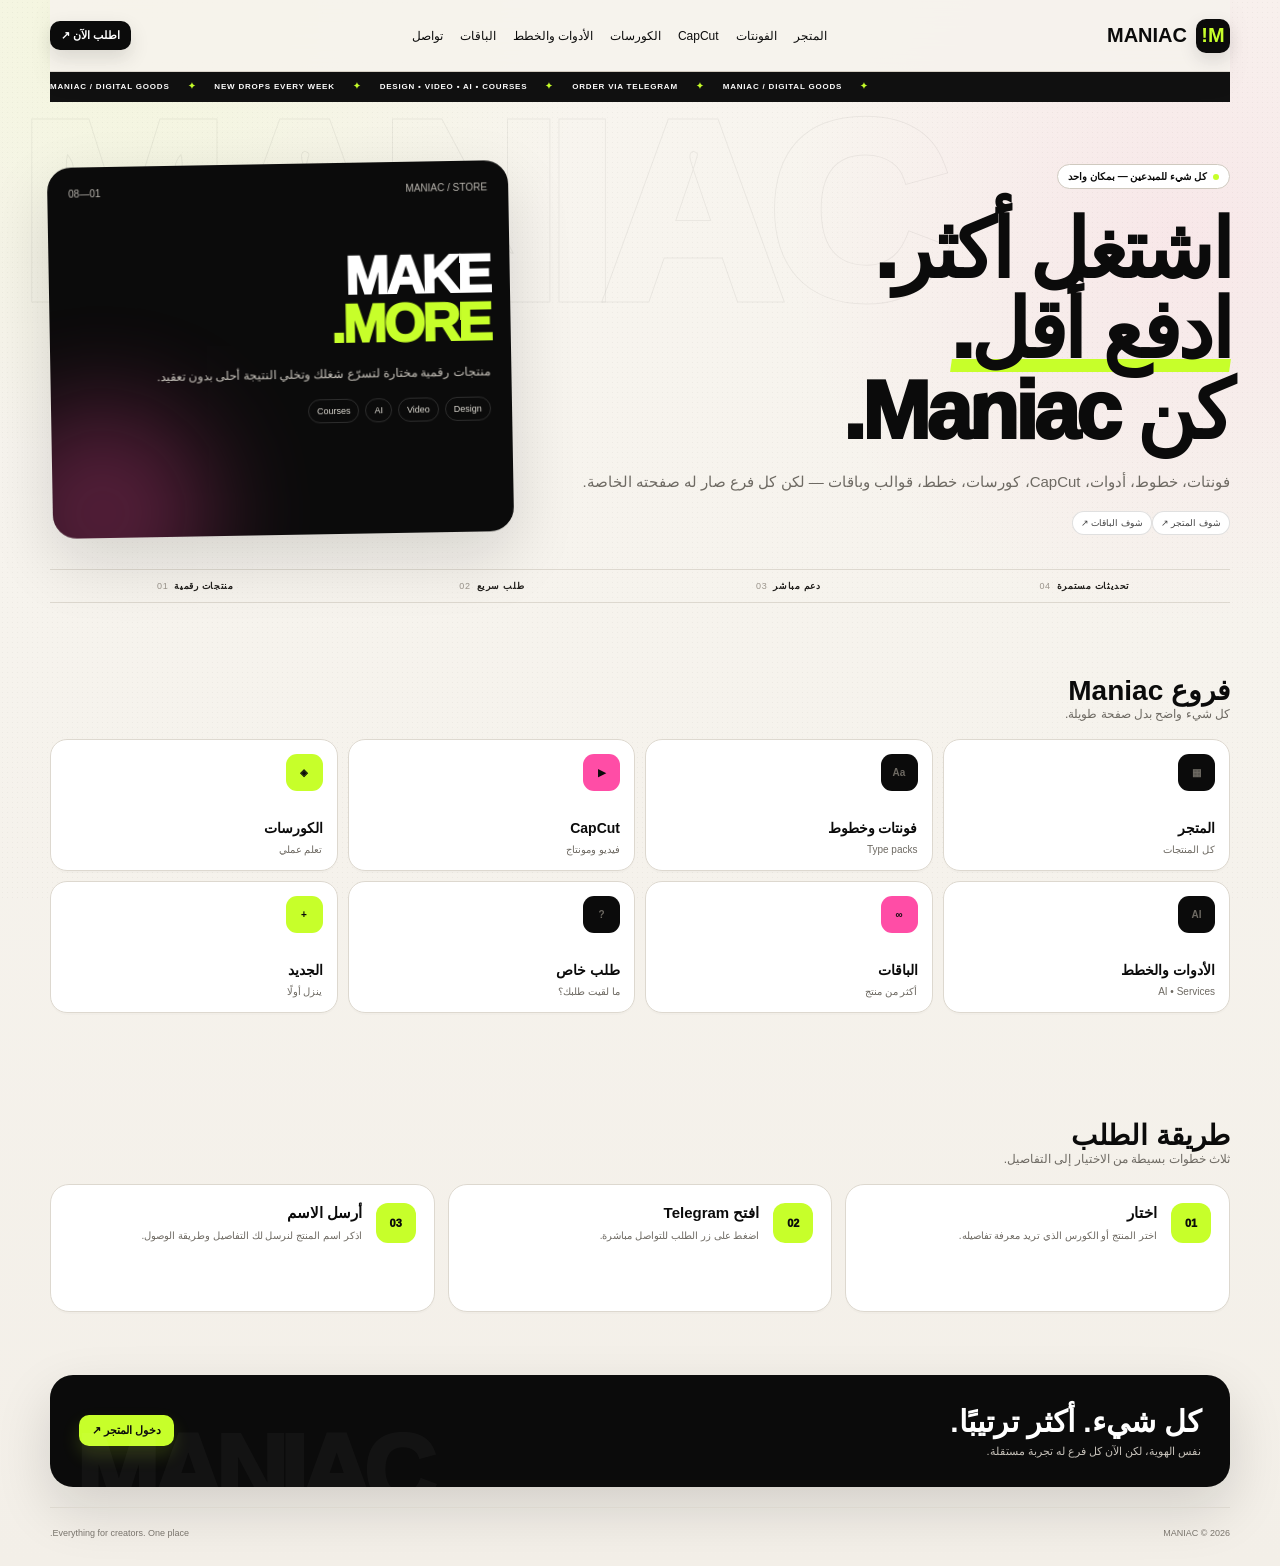
==== index.html @ 9a3b34ea "Fix MANIAC manifest and favicon links" ====
<!doctype html><html lang="ar" dir="rtl"><head><meta charset="utf-8"><meta name="viewport" content="width=device-width,initial-scale=1"><title>MANIAC</title><meta name="description" content="MANIAC — متجر ومنصة للمنتجات الرقمية للمبدعين: فونتات، CapCut، كورسات، أدوات وباقات في مكان واحد."><meta name="theme-color" content="#0b0b0b"><meta name="application-name" content="MANIAC"><meta name="apple-mobile-web-app-title" content="MANIAC"><meta property="og:site_name" content="MANIAC"><meta property="og:type" content="website"><meta property="og:title" content="MANIAC"><meta property="og:description" content="MANIAC — متجر ومنصة للمنتجات الرقمية للمبدعين: فونتات، CapCut، كورسات، أدوات وباقات في مكان واحد."><meta name="twitter:card" content="summary"><link rel="icon" href="/favicon.ico" sizes="any"><link rel="icon" href="/favicon.svg" type="image/svg+xml"><link rel="manifest" href="/manifest.json"><link rel="stylesheet" href="style.css?v=20260921f"></head><body><a class="skipLink" href="#main-content">تخطى إلى المحتوى</a><div class="wrap"><header><nav aria-label="التنقل الرئيسي"><a class="logo" href="index.html" aria-current="page"><span class="logoMark" lang="en">M!</span><span lang="en">MANIAC</span></a><div class="nav"><a href="shop.html">المتجر</a><a href="fonts.html">الفونتات</a><a href="capcut.html">CapCut</a><a href="courses.html">الكورسات</a><a href="tools.html">الأدوات والخطط</a><a href="bundles.html">الباقات</a><a href="contact.html">تواصل</a></div><a class="navBtn" href="https://t.me/aabrahamdrbaa" target="_blank" rel="noopener noreferrer">اطلب الآن ↗</a></nav></header><div class="ticker"><div class="tickerTrack" dir="ltr"><span>MANIAC / DIGITAL GOODS</span><i>✦</i><span>NEW DROPS EVERY WEEK</span><i>✦</i><span>DESIGN • VIDEO • AI • COURSES</span><i>✦</i><span>ORDER VIA TELEGRAM</span><i>✦</i><span>MANIAC / DIGITAL GOODS</span><i>✦</i></div></div><main id="main-content"><section class="hero"><div><span class="kicker"><i></i> كل شيء للمبدعين — بمكان واحد</span><h1>اشتغل أكثر.<br><span class="accent">ادفع أقل.</span><br>كن <bdi dir="ltr" lang="en">Maniac</bdi>.</h1><p class="lead">فونتات، خطوط، أدوات، <bdi dir="ltr">CapCut</bdi>، كورسات، خطط، قوالب وباقات — لكن كل فرع صار له صفحته الخاصة.</p><div class="tagRow"><a class="tag" href="shop.html">شوف المتجر ↗</a><a class="tag" href="bundles.html">شوف الباقات ↗</a></div></div><div class="heroSide"><div class="mini"><span>MANIAC / STORE</span><span>01—08</span></div><div class="bigWord">MAKE<br><span>MORE.</span></div><div class="sideText">منتجات رقمية مختارة لتسرّع شغلك وتخلي النتيجة أحلى بدون تعقيد.</div><div class="pillRow"><span class="pill">Design</span><span class="pill">Video</span><span class="pill">AI</span><span class="pill">Courses</span></div></div></section><div class="featureLine" dir="ltr"><div class="featureItem"><span>01</span><b dir="rtl">منتجات رقمية</b></div><div class="featureItem"><span>02</span><b dir="rtl">طلب سريع</b></div><div class="featureItem"><span>03</span><b dir="rtl">دعم مباشر</b></div><div class="featureItem"><span>04</span><b dir="rtl">تحديثات مستمرة</b></div></div><section class="section"><div class="head"><div><h2>فروع Maniac</h2><p>كل شيء واضح بدل صفحة طويلة.</p></div></div><div class="grid"><a class="cat" href="shop.html"><span class="icon">▦</span><div><h3>المتجر</h3><span>كل المنتجات</span></div></a><a class="cat" href="fonts.html"><span class="icon">Aa</span><div><h3>فونتات وخطوط</h3><span>Type packs</span></div></a><a class="cat" href="capcut.html"><span class="icon">▶</span><div><h3>CapCut</h3><span>فيديو ومونتاج</span></div></a><a class="cat" href="courses.html"><span class="icon">◈</span><div><h3>الكورسات</h3><span>تعلم عملي</span></div></a><a class="cat" href="tools.html"><span class="icon">AI</span><div><h3>الأدوات والخطط</h3><span>AI • Services</span></div></a><a class="cat" href="bundles.html"><span class="icon">∞</span><div><h3>الباقات</h3><span>أكثر من منتج</span></div></a><a class="cat" href="contact.html"><span class="icon">?</span><div><h3>طلب خاص</h3><span>ما لقيت طلبك؟</span></div></a><a class="cat" href="shop.html"><span class="icon">+</span><div><h3>الجديد</h3><span>ينزل أولًا</span></div></a></div></section><section class="section sectionSteps"><div class="head"><div><h2>طريقة الطلب</h2><p>ثلاث خطوات بسيطة من الاختيار إلى التفاصيل.</p></div></div><div class="steps"><article class="step"><span class="stepNo">01</span><div><h3>اختار</h3><p>اختر المنتج أو الكورس الذي تريد معرفة تفاصيله.</p></div></article><article class="step"><span class="stepNo">02</span><div><h3>افتح Telegram</h3><p>اضغط على زر الطلب للتواصل مباشرة.</p></div></article><article class="step"><span class="stepNo">03</span><div><h3>أرسل الاسم</h3><p>اذكر اسم المنتج لنرسل لك التفاصيل وطريقة الوصول.</p></div></article></div></section><section class="banner"><div><h2>كل شيء. أكثر ترتيبًا.</h2><p>نفس الهوية، لكن الآن كل فرع له تجربة مستقلة.</p></div><a class="bannerBtn" href="shop.html">دخول المتجر ↗</a></section></main><footer><span>MANIAC © 2026</span><span>Everything for creators. One place.</span></footer></div><div class="mobileBar"><a href="shop.html">المتجر</a><a href="bundles.html">الباقات</a><a class="mobileOrder" href="https://t.me/aabrahamdrbaa" target="_blank" rel="noopener noreferrer">Telegram ↗</a></div></body></html>
---- style.css ----
:root{--ink:#0b0b0b;--paper:#f6f3ed;--muted:#6e6a63;--line:#ddd8cf;--lime:#c7ff2a;--pink:#ff4da6}*{box-sizing:border-box}body{margin:0;background:var(--paper);color:var(--ink);font-family:Inter,Arial,sans-serif;font-size:15px}a{text-decoration:none;color:inherit}.wrap{width:min(1180px,calc(100% - 34px));margin:auto}nav{height:72px;display:flex;align-items:center;justify-content:space-between;border-bottom:1px solid var(--line);gap:14px}.logo{display:flex;gap:9px;align-items:center;font-weight:900;font-size:20px;white-space:nowrap}.logoMark{width:34px;height:34px;border-radius:10px;background:#0b0b0b;color:var(--lime);display:grid;place-items:center}.nav{display:flex;gap:17px;font-size:12px;overflow:auto;white-space:nowrap;max-width:58vw}.nav a.active,.nav a:hover{font-weight:800}.navBtn,.buy{background:#0b0b0b;color:#fff;border-radius:10px;font-weight:800}.navBtn{padding:8px 11px;font-size:11px}.hero{padding:62px 0 34px;display:grid;grid-template-columns:1.2fr .8fr;gap:28px}.kicker{display:inline-flex;gap:6px;align-items:center;background:#fff;border:1px solid #cfc9bf;border-radius:99px;padding:6px 10px;font-size:10px;font-weight:800}.kicker i{width:6px;height:6px;border-radius:50%;background:var(--lime)}h1{font-size:clamp(44px,6.7vw,82px);line-height:.98;letter-spacing:-3.7px;margin:21px 0 17px;font-weight:950}.accent{position:relative;z-index:1}.accent:after{content:"";position:absolute;left:0;right:0;bottom:3px;height:13px;background:var(--lime);z-index:-1;transform:skewX(-8deg)}.lead,.pageHead p{font-size:15px;line-height:1.85;color:var(--muted);max-width:650px}.heroSide{background:#0b0b0b;color:#fff;border-radius:24px;padding:21px;min-height:305px;position:relative;overflow:hidden}.heroSide:before{content:"";position:absolute;width:220px;height:220px;border-radius:50%;background:var(--pink);filter:blur(52px);opacity:.3;left:-60px;bottom:-85px}.mini,.bigWord,.sideText,.pillRow{position:relative;z-index:2}.mini{display:flex;justify-content:space-between;color:#bbb7b0;font-size:10px}.bigWord{font-size:53px;font-weight:950;line-height:.9;letter-spacing:-3px;margin-top:58px}.bigWord span{color:var(--lime)}.sideText{font-size:12px;color:#c9c5bd;line-height:1.6;margin-top:17px}.pillRow{display:flex;gap:6px;flex-wrap:wrap;margin-top:14px}.pill,.tag{border-radius:99px;padding:6px 8px;font-size:9px}.pill{border:1px solid rgba(255,255,255,.14);color:#dedbd3}.tag{display:inline-block;background:#fff;border:1px solid rgba(0,0,0,.12);color:#444}.section{padding:53px 0}.head{display:flex;justify-content:space-between;align-items:end;margin-bottom:18px}.head h2{font-size:28px;margin:0}.head p{font-size:12px;color:var(--muted);margin:0}.pageHead{padding:46px 0 12px}.eyebrow{font-size:10px;color:var(--muted);font-weight:800;letter-spacing:.08em}.pageHead h1{font-size:54px;margin:8px 0 10px}.grid{display:grid;grid-template-columns:repeat(4,1fr);gap:10px}.cat{background:#fff;border:1px solid var(--line);border-radius:17px;padding:14px;min-height:132px;display:flex;flex-direction:column;justify-content:space-between}.icon{width:37px;height:37px;border-radius:11px;background:#0b0b0b;color:var(--lime);display:grid;place-items:center;font-weight:900;font-size:11px}.cat h3{font-size:14px;margin:11px 0 3px}.cat span{font-size:10px;color:var(--muted)}.products{display:grid;grid-template-columns:repeat(3,1fr);gap:13px}.card{background:#fff;border:1px solid var(--line);border-radius:20px;padding:13px}.visual{height:178px;border-radius:15px;position:relative;overflow:hidden;margin-bottom:13px}.black{background:linear-gradient(135deg,#101010,#292929)}.lime{background:linear-gradient(135deg,#d8ff62,#b8ff00)}.pink{background:linear-gradient(135deg,#ffd2e8,#ff91c3)}.sticker{position:absolute;top:10px;right:10px;background:#fff;border-radius:99px;padding:5px 8px;font-size:8px;font-weight:900}.art{position:absolute;left:17px;bottom:13px;font-size:43px;font-weight:950;line-height:.8;letter-spacing:-3px}.black .art{color:#fff}.lime .art,.pink .art{color:#0b0b0b}.row{display:flex;justify-content:space-between;gap:8px}.card h3{font-size:16px;margin:0 0 4px}.card p{font-size:10px;line-height:1.7;color:var(--muted);margin:0}.price{font-size:16px;font-weight:950;white-space:nowrap}.buy{display:block;text-align:center;padding:9px;margin-top:13px;font-size:11px}.note{font-size:8px;line-height:1.5;color:#8a867e;margin-top:9px}.split{display:grid;grid-template-columns:1fr 1fr;gap:13px}.panel{background:#fff;border:1px solid var(--line);border-radius:19px;padding:19px}.dark{background:#0b0b0b!important;color:#fff;border-color:#0b0b0b!important}.panel p{font-size:11px;line-height:1.8;color:var(--muted);margin:0}.dark p{color:#c6c1b9}.banner{background:#0b0b0b;color:#fff;border-radius:23px;padding:29px;display:flex;justify-content:space-between;align-items:center;gap:18px;margin:10px 0 20px}.banner h2{font-size:30px;margin:0 0 6px}.banner p{font-size:11px;color:#c6c1b9;margin:0}.bannerBtn{background:var(--lime);color:#0b0b0b;padding:9px 13px;border-radius:10px;font-size:11px;font-weight:900;white-space:nowrap}footer{border-top:1px solid var(--line);padding:20px 0 28px;display:flex;justify-content:space-between;color:#78736b;font-size:9px}@media(max-width:900px){.hero{grid-template-columns:1fr}.products{grid-template-columns:1fr 1fr}.grid{grid-template-columns:1fr 1fr}}@media(max-width:620px){.wrap{width:calc(100% - 20px)}nav{height:63px}.logo{font-size:18px}.logoMark{width:31px;height:31px}.nav{gap:12px;font-size:9px;max-width:47vw}.navBtn{font-size:10px;padding:7px 9px}.hero{padding:42px 0 20px}h1{font-size:clamp(39px,12.7vw,56px);letter-spacing:-2.5px}.lead{font-size:13px}.heroSide{min-height:230px;padding:17px;border-radius:19px}.bigWord{font-size:43px;margin-top:42px}.sideText{font-size:10px}.pill{font-size:8px}.section{padding:41px 0}.head{display:block}.head h2{font-size:24px;margin-bottom:5px}.pageHead{padding:35px 0 12px}.pageHead h1{font-size:39px;letter-spacing:-2px}.grid{gap:8px}.cat{padding:11px;min-height:112px;border-radius:14px}.icon{width:31px;height:31px}.cat h3{font-size:12px}.cat span{font-size:9px}.products{grid-template-columns:1fr}.visual{height:155px}.art{font-size:38px}.card h3{font-size:14px}.buy{font-size:10px;padding:8px}.split{grid-template-columns:1fr}.banner{display:block;padding:23px;border-radius:19px}.banner h2{font-size:24px}.bannerBtn{display:inline-block;margin-top:13px}footer{display:block}footer span{display:block;margin-top:5px}}
body{position:relative;background:radial-gradient(circle at 10% 0%,rgba(199,255,42,.09),transparent 24%),radial-gradient(circle at 92% 15%,rgba(255,77,166,.08),transparent 22%),linear-gradient(180deg,#f8f5ef 0%,var(--paper) 42%,#f3efe8 100%)}
body:before{content:"";position:fixed;inset:0;pointer-events:none;z-index:0;opacity:.3;background-image:radial-gradient(rgba(11,11,11,.12) .55px,transparent .55px);background-size:5px 5px;mix-blend-mode:multiply}
.wrap,nav,main,footer{position:relative;z-index:1}
nav{position:sticky;top:0;z-index:50;background:rgba(246,243,237,.86);backdrop-filter:blur(18px);-webkit-backdrop-filter:blur(18px);box-shadow:0 10px 28px rgba(11,11,11,.04)}
nav:after{content:"";position:absolute;left:0;right:0;bottom:-1px;height:1px;background:linear-gradient(90deg,transparent,#cfc8bc,transparent)}
.logoMark{box-shadow:0 7px 18px rgba(11,11,11,.12);transition:.25s}.logo:hover .logoMark{transform:rotate(-8deg) scale(1.05)}
.nav a{position:relative;padding:8px 0}.nav a:after{content:"";position:absolute;right:0;left:0;bottom:3px;height:2px;background:var(--lime);transform:scaleX(0);transform-origin:right;transition:.2s}.nav a:hover:after,.nav a.active:after{transform:scaleX(1)}
.navBtn{box-shadow:0 8px 20px rgba(11,11,11,.12);transition:.2s}.navBtn:hover{transform:translateY(-2px);box-shadow:0 12px 24px rgba(11,11,11,.17)}
.ticker{overflow:hidden;border-bottom:1px solid var(--line);background:#111;color:#fff;height:29px;display:flex;align-items:center}.tickerTrack{display:flex;align-items:center;gap:17px;white-space:nowrap;min-width:max-content;font-size:8px;font-weight:800;letter-spacing:.12em;animation:marquee 28s linear infinite}.ticker i{color:var(--lime);font-style:normal}@keyframes marquee{from{transform:translateX(0)}to{transform:translateX(-50%)}}
.hero{position:relative;isolation:isolate}.hero:before{content:"MANIAC";position:absolute;z-index:-1;left:-35px;top:20px;font-size:clamp(130px,20vw,250px);font-weight:950;letter-spacing:-14px;line-height:.75;color:transparent;-webkit-text-stroke:1px rgba(11,11,11,.055);pointer-events:none}
.hero>div:first-child{animation:rise .65s ease both}.heroSide{box-shadow:0 24px 65px rgba(11,11,11,.14);transform:rotate(-1deg);transition:.35s}.heroSide:hover{transform:translateY(-4px) rotate(0deg)}.heroSide:before{animation:float 7s ease-in-out infinite}
@keyframes rise{from{opacity:0;transform:translateY(15px)}to{opacity:1;transform:none}}@keyframes float{0%,100%{transform:translate(0,0)}50%{transform:translate(13px,-12px)}}
.featureLine{margin:0 0 18px;border-top:1px solid var(--line);border-bottom:1px solid var(--line);padding:12px 4px;display:flex;justify-content:space-between;gap:12px;overflow:hidden;color:#7a746c;font-size:9px;letter-spacing:.07em}.featureLine span{color:#9b958c}.featureLine b{color:#211f1c;font-size:9px}
.grid .cat,.card,.panel{box-shadow:0 2px 0 rgba(11,11,11,.015);transition:transform .22s ease,box-shadow .22s ease,border-color .22s ease}.grid .cat{position:relative;overflow:hidden}.grid .cat:before{content:"";position:absolute;right:0;top:0;width:0;height:2px;background:var(--lime);transition:.25s}.grid .cat:hover:before{width:100%}
.grid .cat:nth-child(3n) .icon{background:var(--pink);color:#0b0b0b}.grid .cat:nth-child(4n) .icon{background:var(--lime);color:#0b0b0b}.grid .cat:hover,.card:hover,.panel:hover{transform:translateY(-4px);box-shadow:0 18px 34px rgba(18,14,10,.08);border-color:#cbc4b8}
.visual{box-shadow:inset 0 0 0 1px rgba(255,255,255,.08)}.visual:after{content:"";position:absolute;inset:0;opacity:.35;background:linear-gradient(135deg,transparent 0 48%,rgba(255,255,255,.08) 49% 50%,transparent 51%),repeating-linear-gradient(90deg,transparent 0 31px,rgba(255,255,255,.055) 32px,transparent 33px)}.black:after{opacity:.25}.lime:after,.pink:after{opacity:.18}
.sticker{box-shadow:0 7px 15px rgba(0,0,0,.07)}.art{z-index:2;text-shadow:0 8px 25px rgba(0,0,0,.12)}
.buy{position:relative;overflow:hidden;transition:.2s;box-shadow:0 8px 18px rgba(11,11,11,.08)}.buy:hover{transform:translateY(-2px);box-shadow:0 12px 22px rgba(11,11,11,.16)}
.banner{box-shadow:0 22px 55px rgba(11,11,11,.14)}.banner:after{content:"MANIAC";position:absolute;left:25px;bottom:-42px;font-size:100px;font-weight:950;color:rgba(255,255,255,.035);letter-spacing:-8px;pointer-events:none}.bannerBtn{box-shadow:0 9px 18px rgba(199,255,42,.16);transition:.2s}.bannerBtn:hover{transform:translateY(-2px);box-shadow:0 13px 25px rgba(199,255,42,.24)}
.pageHead{position:relative;overflow:hidden}.pageHead:after{content:"MANIAC";position:absolute;left:-4px;top:18px;font-size:105px;font-weight:950;letter-spacing:-7px;color:transparent;-webkit-text-stroke:1px rgba(11,11,11,.045);pointer-events:none}.pageHead>*{position:relative;z-index:1}
.mobileBar{display:none}
@media(max-width:620px){
 body{padding-bottom:56px}.ticker{height:26px}.tickerTrack{font-size:7px;gap:13px}.hero:before{font-size:92px;left:-8px;top:30px;letter-spacing:-7px}.featureLine{justify-content:flex-start;gap:9px;overflow:auto;white-space:nowrap;padding:10px 2px}.featureLine b{font-size:8px}.pageHead:after{font-size:70px;top:20px;letter-spacing:-5px}
 .heroSide{transform:none}
 .mobileBar{position:fixed;display:grid;grid-template-columns:1fr 1fr 1.45fr;gap:6px;left:8px;right:8px;bottom:8px;padding:7px;background:rgba(11,11,11,.92);border:1px solid rgba(255,255,255,.1);border-radius:15px;box-shadow:0 15px 35px rgba(0,0,0,.2);backdrop-filter:blur(14px);z-index:80}
 .mobileBar a{color:#fff;text-align:center;padding:8px 5px;border-radius:9px;font-size:10px}.mobileBar .mobileOrder{background:var(--lime);color:#0b0b0b;font-weight:900}
}

/* 2026-09-21 mobile/bidi stability patch */
bdi{unicode-bidi:isolate}
.ticker{position:relative;display:flex;align-items:center;width:100%;height:30px;overflow:hidden;background:#111!important;color:#fff!important;border-bottom:1px solid #111;direction:ltr}
.tickerTrack{direction:ltr!important;display:flex!important;align-items:center;gap:18px;width:max-content;min-width:max-content;white-space:nowrap;flex-wrap:nowrap;font-size:8px;font-weight:800;letter-spacing:.1em;line-height:1;animation:marquee 24s linear infinite}
.tickerTrack span,.tickerTrack i{flex:0 0 auto;display:inline-block}
.tickerTrack i{color:var(--lime);font-style:normal;font-size:9px}
.featureLine{direction:ltr;display:grid;grid-template-columns:repeat(4,minmax(0,1fr));align-items:center;gap:10px;padding:11px 2px;overflow:visible;white-space:nowrap}
.featureItem{display:flex;align-items:baseline;justify-content:center;gap:6px;min-width:0;white-space:nowrap}
.featureItem span{direction:ltr;color:#9b958c;font-variant-numeric:tabular-nums}
.featureItem b{direction:rtl;unicode-bidi:isolate;color:#211f1c;font-size:9px}
.hero h1 bdi{unicode-bidi:isolate;direction:ltr;display:inline-block}
@media(max-width:620px){
  .ticker{height:27px}
  .tickerTrack{gap:14px;font-size:7px;letter-spacing:.08em;animation-duration:21s}
  .featureLine{grid-template-columns:repeat(4,minmax(105px,1fr));gap:8px;overflow-x:auto;overflow-y:hidden;scrollbar-width:none;padding:9px 1px}
  .featureLine::-webkit-scrollbar{display:none}
  .featureItem{justify-content:flex-start;gap:5px}
  .featureItem b{font-size:8px}
  h1{font-size:clamp(38px,11.3vw,52px);letter-spacing:-2.3px}
}

/* 2026-09-21 accessibility + interaction polish */
html{-webkit-text-size-adjust:100%}
.nav{scrollbar-width:none;-webkit-overflow-scrolling:touch}
.nav::-webkit-scrollbar{display:none}

.skipLink{position:fixed;top:10px;left:10px;z-index:120;background:var(--ink);color:#fff;border:2px solid var(--lime);border-radius:10px;padding:10px 13px;font-size:11px;font-weight:900;transform:translateY(-160%);transition:transform .2s ease}
.skipLink:focus-visible{transform:translateY(0)}
a:focus-visible{outline:2px solid var(--lime);outline-offset:3px}
.banner{position:relative;overflow:hidden}

.steps{display:grid;grid-template-columns:repeat(3,1fr);gap:13px}
.step{background:#fff;border:1px solid var(--line);border-radius:19px;padding:18px;display:flex;gap:14px;align-items:flex-start;min-height:128px;box-shadow:0 2px 0 rgba(11,11,11,.015);transition:transform .22s ease,box-shadow .22s ease,border-color .22s ease}
.step:hover{transform:translateY(-4px);box-shadow:0 18px 34px rgba(18,14,10,.08);border-color:#cbc4b8}
.stepNo{flex:0 0 auto;width:40px;height:40px;border-radius:12px;background:var(--lime);color:var(--ink);display:grid;place-items:center;font-size:11px;font-weight:950;font-variant-numeric:tabular-nums}
.step h3{font-size:15px;margin:1px 0 5px}
.step p{font-size:10px;line-height:1.8;color:var(--muted);margin:0}

@media(max-width:900px){
  .steps{grid-template-columns:1fr}
}
@media(max-width:620px){
  .mobileBar a{min-height:44px;display:flex;align-items:center;justify-content:center;padding:8px 6px;font-size:11px}
  .step{min-height:0;padding:15px}
}
@media(prefers-reduced-motion:reduce){
  html{scroll-behavior:auto!important}
  *,*::before,*::after{animation-duration:.01ms!important;animation-iteration-count:1!important;transition-duration:.01ms!important}
  .tickerTrack{animation:none!important}
  .hero>div:first-child,.heroSide:before{animation:none!important}
}

/* 2026-09-21 overflow guard */
html,body{overflow-x:clip}
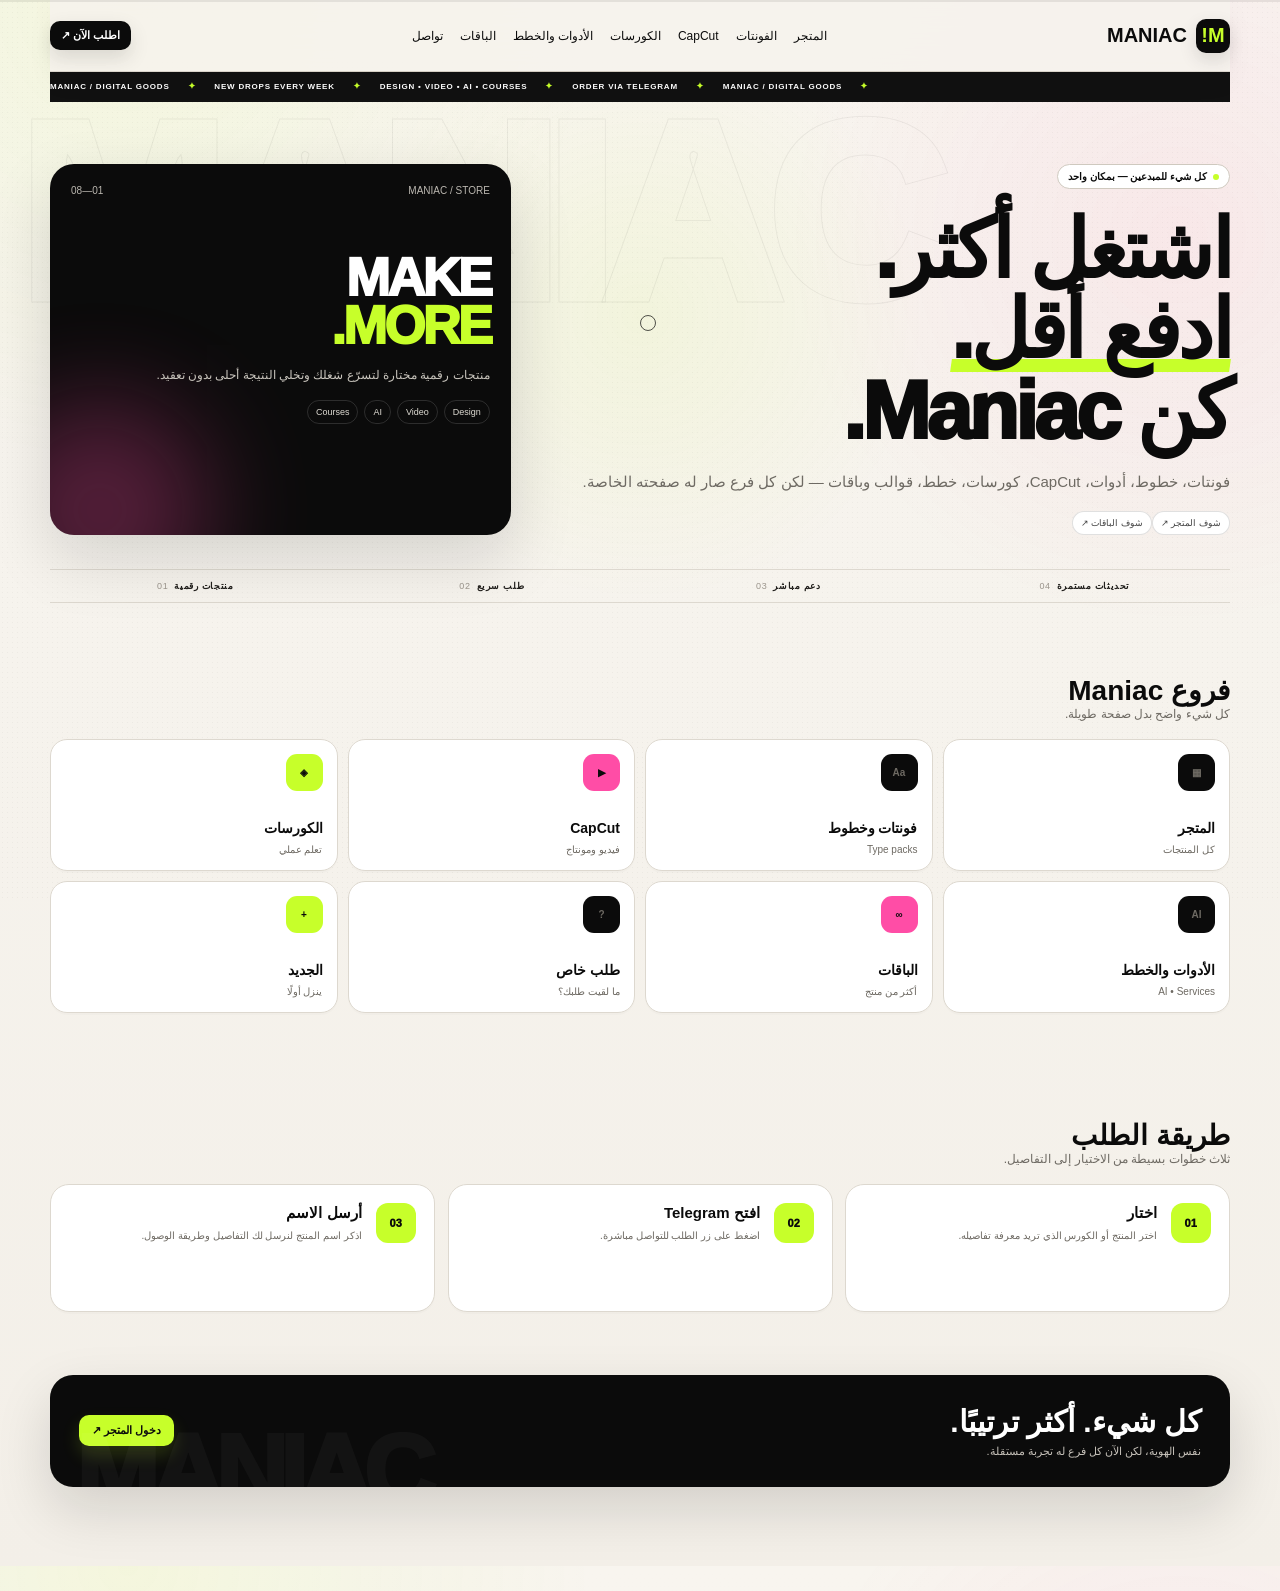
==== commit 3a99ee7f: "Add cinematic motion system and micro-interactions" ====
--- a/index.html
+++ b/index.html
@@ -1 +1 @@
-<!doctype html><html lang="ar" dir="rtl"><head><meta charset="utf-8"><meta name="viewport" content="width=device-width,initial-scale=1"><title>MANIAC</title><meta name="description" content="MANIAC — متجر ومنصة للمنتجات الرقمية للمبدعين: فونتات، CapCut، كورسات، أدوات وباقات في مكان واحد."><meta name="theme-color" content="#0b0b0b"><meta name="application-name" content="MANIAC"><meta name="apple-mobile-web-app-title" content="MANIAC"><meta property="og:site_name" content="MANIAC"><meta property="og:type" content="website"><meta property="og:title" content="MANIAC"><meta property="og:description" content="MANIAC — متجر ومنصة للمنتجات الرقمية للمبدعين: فونتات، CapCut، كورسات، أدوات وباقات في مكان واحد."><meta name="twitter:card" content="summary"><link rel="icon" href="/favicon.ico" sizes="any"><link rel="icon" href="/favicon.svg" type="image/svg+xml"><link rel="manifest" href="/manifest.json"><link rel="stylesheet" href="style.css?v=20260921f"></head><body><a class="skipLink" href="#main-content">تخطى إلى المحتوى</a><div class="wrap"><header><nav aria-label="التنقل الرئيسي"><a class="logo" href="index.html" aria-current="page"><span class="logoMark" lang="en">M!</span><span lang="en">MANIAC</span></a><div class="nav"><a href="shop.html">المتجر</a><a href="fonts.html">الفونتات</a><a href="capcut.html">CapCut</a><a href="courses.html">الكورسات</a><a href="tools.html">الأدوات والخطط</a><a href="bundles.html">الباقات</a><a href="contact.html">تواصل</a></div><a class="navBtn" href="https://t.me/aabrahamdrbaa" target="_blank" rel="noopener noreferrer">اطلب الآن ↗</a></nav></header><div class="ticker"><div class="tickerTrack" dir="ltr"><span>MANIAC / DIGITAL GOODS</span><i>✦</i><span>NEW DROPS EVERY WEEK</span><i>✦</i><span>DESIGN • VIDEO • AI • COURSES</span><i>✦</i><span>ORDER VIA TELEGRAM</span><i>✦</i><span>MANIAC / DIGITAL GOODS</span><i>✦</i></div></div><main id="main-content"><section class="hero"><div><span class="kicker"><i></i> كل شيء للمبدعين — بمكان واحد</span><h1>اشتغل أكثر.<br><span class="accent">ادفع أقل.</span><br>كن <bdi dir="ltr" lang="en">Maniac</bdi>.</h1><p class="lead">فونتات، خطوط، أدوات، <bdi dir="ltr">CapCut</bdi>، كورسات، خطط، قوالب وباقات — لكن كل فرع صار له صفحته الخاصة.</p><div class="tagRow"><a class="tag" href="shop.html">شوف المتجر ↗</a><a class="tag" href="bundles.html">شوف الباقات ↗</a></div></div><div class="heroSide"><div class="mini"><span>MANIAC / STORE</span><span>01—08</span></div><div class="bigWord">MAKE<br><span>MORE.</span></div><div class="sideText">منتجات رقمية مختارة لتسرّع شغلك وتخلي النتيجة أحلى بدون تعقيد.</div><div class="pillRow"><span class="pill">Design</span><span class="pill">Video</span><span class="pill">AI</span><span class="pill">Courses</span></div></div></section><div class="featureLine" dir="ltr"><div class="featureItem"><span>01</span><b dir="rtl">منتجات رقمية</b></div><div class="featureItem"><span>02</span><b dir="rtl">طلب سريع</b></div><div class="featureItem"><span>03</span><b dir="rtl">دعم مباشر</b></div><div class="featureItem"><span>04</span><b dir="rtl">تحديثات مستمرة</b></div></div><section class="section"><div class="head"><div><h2>فروع Maniac</h2><p>كل شيء واضح بدل صفحة طويلة.</p></div></div><div class="grid"><a class="cat" href="shop.html"><span class="icon">▦</span><div><h3>المتجر</h3><span>كل المنتجات</span></div></a><a class="cat" href="fonts.html"><span class="icon">Aa</span><div><h3>فونتات وخطوط</h3><span>Type packs</span></div></a><a class="cat" href="capcut.html"><span class="icon">▶</span><div><h3>CapCut</h3><span>فيديو ومونتاج</span></div></a><a class="cat" href="courses.html"><span class="icon">◈</span><div><h3>الكورسات</h3><span>تعلم عملي</span></div></a><a class="cat" href="tools.html"><span class="icon">AI</span><div><h3>الأدوات والخطط</h3><span>AI • Services</span></div></a><a class="cat" href="bundles.html"><span class="icon">∞</span><div><h3>الباقات</h3><span>أكثر من منتج</span></div></a><a class="cat" href="contact.html"><span class="icon">?</span><div><h3>طلب خاص</h3><span>ما لقيت طلبك؟</span></div></a><a class="cat" href="shop.html"><span class="icon">+</span><div><h3>الجديد</h3><span>ينزل أولًا</span></div></a></div></section><section class="section sectionSteps"><div class="head"><div><h2>طريقة الطلب</h2><p>ثلاث خطوات بسيطة من الاختيار إلى التفاصيل.</p></div></div><div class="steps"><article class="step"><span class="stepNo">01</span><div><h3>اختار</h3><p>اختر المنتج أو الكورس الذي تريد معرفة تفاصيله.</p></div></article><article class="step"><span class="stepNo">02</span><div><h3>افتح Telegram</h3><p>اضغط على زر الطلب للتواصل مباشرة.</p></div></article><article class="step"><span class="stepNo">03</span><div><h3>أرسل الاسم</h3><p>اذكر اسم المنتج لنرسل لك التفاصيل وطريقة الوصول.</p></div></article></div></section><section class="banner"><div><h2>كل شيء. أكثر ترتيبًا.</h2><p>نفس الهوية، لكن الآن كل فرع له تجربة مستقلة.</p></div><a class="bannerBtn" href="shop.html">دخول المتجر ↗</a></section></main><footer><span>MANIAC © 2026</span><span>Everything for creators. One place.</span></footer></div><div class="mobileBar"><a href="shop.html">المتجر</a><a href="bundles.html">الباقات</a><a class="mobileOrder" href="https://t.me/aabrahamdrbaa" target="_blank" rel="noopener noreferrer">Telegram ↗</a></div></body></html>+<!doctype html><html lang="ar" dir="rtl"><head><meta charset="utf-8"><meta name="viewport" content="width=device-width,initial-scale=1"><title>MANIAC</title><meta name="description" content="MANIAC — متجر ومنصة للمنتجات الرقمية للمبدعين: فونتات، CapCut، كورسات، أدوات وباقات في مكان واحد."><meta name="theme-color" content="#0b0b0b"><meta name="application-name" content="MANIAC"><meta name="apple-mobile-web-app-title" content="MANIAC"><meta property="og:site_name" content="MANIAC"><meta property="og:type" content="website"><meta property="og:title" content="MANIAC"><meta property="og:description" content="MANIAC — متجر ومنصة للمنتجات الرقمية للمبدعين: فونتات، CapCut، كورسات، أدوات وباقات في مكان واحد."><meta name="twitter:card" content="summary"><link rel="icon" href="/favicon.ico" sizes="any"><link rel="icon" href="/favicon.svg" type="image/svg+xml"><link rel="manifest" href="/manifest.json"><link rel="stylesheet" href="style.css?v=20260921f"></head><body><a class="skipLink" href="#main-content">تخطى إلى المحتوى</a><div class="wrap"><header><nav aria-label="التنقل الرئيسي"><a class="logo" href="index.html" aria-current="page"><span class="logoMark" lang="en">M!</span><span lang="en">MANIAC</span></a><div class="nav"><a href="shop.html">المتجر</a><a href="fonts.html">الفونتات</a><a href="capcut.html">CapCut</a><a href="courses.html">الكورسات</a><a href="tools.html">الأدوات والخطط</a><a href="bundles.html">الباقات</a><a href="contact.html">تواصل</a></div><a class="navBtn" href="https://t.me/aabrahamdrbaa" target="_blank" rel="noopener noreferrer">اطلب الآن ↗</a></nav></header><div class="ticker"><div class="tickerTrack" dir="ltr"><span>MANIAC / DIGITAL GOODS</span><i>✦</i><span>NEW DROPS EVERY WEEK</span><i>✦</i><span>DESIGN • VIDEO • AI • COURSES</span><i>✦</i><span>ORDER VIA TELEGRAM</span><i>✦</i><span>MANIAC / DIGITAL GOODS</span><i>✦</i></div></div><main id="main-content"><section class="hero"><div><span class="kicker"><i></i> كل شيء للمبدعين — بمكان واحد</span><h1>اشتغل أكثر.<br><span class="accent">ادفع أقل.</span><br>كن <bdi dir="ltr" lang="en">Maniac</bdi>.</h1><p class="lead">فونتات، خطوط، أدوات، <bdi dir="ltr">CapCut</bdi>، كورسات، خطط، قوالب وباقات — لكن كل فرع صار له صفحته الخاصة.</p><div class="tagRow"><a class="tag" href="shop.html">شوف المتجر ↗</a><a class="tag" href="bundles.html">شوف الباقات ↗</a></div></div><div class="heroSide"><div class="mini"><span>MANIAC / STORE</span><span>01—08</span></div><div class="bigWord">MAKE<br><span>MORE.</span></div><div class="sideText">منتجات رقمية مختارة لتسرّع شغلك وتخلي النتيجة أحلى بدون تعقيد.</div><div class="pillRow"><span class="pill">Design</span><span class="pill">Video</span><span class="pill">AI</span><span class="pill">Courses</span></div></div></section><div class="featureLine" dir="ltr"><div class="featureItem"><span>01</span><b dir="rtl">منتجات رقمية</b></div><div class="featureItem"><span>02</span><b dir="rtl">طلب سريع</b></div><div class="featureItem"><span>03</span><b dir="rtl">دعم مباشر</b></div><div class="featureItem"><span>04</span><b dir="rtl">تحديثات مستمرة</b></div></div><section class="section"><div class="head"><div><h2>فروع Maniac</h2><p>كل شيء واضح بدل صفحة طويلة.</p></div></div><div class="grid"><a class="cat" href="shop.html"><span class="icon">▦</span><div><h3>المتجر</h3><span>كل المنتجات</span></div></a><a class="cat" href="fonts.html"><span class="icon">Aa</span><div><h3>فونتات وخطوط</h3><span>Type packs</span></div></a><a class="cat" href="capcut.html"><span class="icon">▶</span><div><h3>CapCut</h3><span>فيديو ومونتاج</span></div></a><a class="cat" href="courses.html"><span class="icon">◈</span><div><h3>الكورسات</h3><span>تعلم عملي</span></div></a><a class="cat" href="tools.html"><span class="icon">AI</span><div><h3>الأدوات والخطط</h3><span>AI • Services</span></div></a><a class="cat" href="bundles.html"><span class="icon">∞</span><div><h3>الباقات</h3><span>أكثر من منتج</span></div></a><a class="cat" href="contact.html"><span class="icon">?</span><div><h3>طلب خاص</h3><span>ما لقيت طلبك؟</span></div></a><a class="cat" href="shop.html"><span class="icon">+</span><div><h3>الجديد</h3><span>ينزل أولًا</span></div></a></div></section><section class="section sectionSteps"><div class="head"><div><h2>طريقة الطلب</h2><p>ثلاث خطوات بسيطة من الاختيار إلى التفاصيل.</p></div></div><div class="steps"><article class="step"><span class="stepNo">01</span><div><h3>اختار</h3><p>اختر المنتج أو الكورس الذي تريد معرفة تفاصيله.</p></div></article><article class="step"><span class="stepNo">02</span><div><h3>افتح Telegram</h3><p>اضغط على زر الطلب للتواصل مباشرة.</p></div></article><article class="step"><span class="stepNo">03</span><div><h3>أرسل الاسم</h3><p>اذكر اسم المنتج لنرسل لك التفاصيل وطريقة الوصول.</p></div></article></div></section><section class="banner"><div><h2>كل شيء. أكثر ترتيبًا.</h2><p>نفس الهوية، لكن الآن كل فرع له تجربة مستقلة.</p></div><a class="bannerBtn" href="shop.html">دخول المتجر ↗</a></section></main><footer><span>MANIAC © 2026</span><span>Everything for creators. One place.</span></footer></div><div class="mobileBar"><a href="shop.html">المتجر</a><a href="bundles.html">الباقات</a><a class="mobileOrder" href="https://t.me/aabrahamdrbaa" target="_blank" rel="noopener noreferrer">Telegram ↗</a></div><script defer src="script.js?v=20260921a"></script></body></html>
--- a/style.css
+++ b/style.css
@@ -81,3 +81,50 @@
 
 /* 2026-09-21 overflow guard */
 html,body{overflow-x:clip}
+
+/* Real product photography for storefront cards */
+.visual.photo{isolation:isolate;background:#111;box-shadow:inset 0 0 0 1px rgba(255,255,255,.07)}
+.visual.photo img{position:absolute;inset:0;width:100%;height:100%;object-fit:cover;display:block;z-index:0;filter:saturate(.92) contrast(1.04);transition:transform .38s ease,filter .38s ease}
+.visual.photo::before{content:"";position:absolute;inset:0;z-index:1;background:linear-gradient(180deg,rgba(0,0,0,.04) 10%,rgba(0,0,0,.18) 46%,rgba(0,0,0,.76) 100%)}
+.visual.photo::after{content:"";position:absolute;inset:0;z-index:1;background:linear-gradient(135deg,rgba(255,255,255,.12),transparent 44%)}
+.visual.photo .sticker,.visual.photo .art{z-index:2}
+.visual.photo .art{color:#fff;text-shadow:0 5px 18px rgba(0,0,0,.42);font-size:34px;line-height:.84}
+.visual.photo:hover img{transform:scale(1.055);filter:saturate(1) contrast(1.05)}
+@media (max-width:620px){
+  .visual.photo .art{font-size:30px}
+}
+
+/* MANIAC FX — 2026 interaction layer */
+.js .fx-reveal{opacity:0;transform:translate3d(0,26px,0) scale(.985);transition:opacity .72s cubic-bezier(.2,.7,.2,1),transform .72s cubic-bezier(.2,.7,.2,1);transition-delay:calc(var(--fx-i,0) * 55ms)}
+.js .fx-reveal.is-visible{opacity:1;transform:none}
+.fx-progress{position:fixed;top:0;left:0;right:0;height:2px;z-index:9999;pointer-events:none;background:rgba(11,11,11,.08)}
+.fx-progress span{display:block;width:100%;height:100%;background:linear-gradient(90deg,var(--lime),var(--pink));transform:scaleX(0);transform-origin:left center;box-shadow:0 0 14px rgba(199,255,42,.28)}
+.fx-veil{position:fixed;inset:0;z-index:9998;display:grid;place-items:center;background:var(--paper);transition:opacity .62s cubic-bezier(.2,.75,.2,1),visibility .62s;pointer-events:none}
+.fx-veil-mark{font-weight:950;font-size:clamp(70px,14vw,150px);letter-spacing:-.08em;line-height:.8;color:var(--ink);text-shadow:10px 10px 0 rgba(199,255,42,.72);animation:fxMark .75s cubic-bezier(.2,.7,.2,1) both}
+.fx-veil-line{position:absolute;left:50%;bottom:25%;width:min(260px,38vw);height:2px;background:rgba(11,11,11,.12);overflow:hidden;transform:translateX(-50%)}
+.fx-veil-line span{display:block;width:100%;height:100%;background:linear-gradient(90deg,var(--pink),var(--lime));transform:translateX(-100%);animation:fxLine 1s cubic-bezier(.7,0,.2,1) .08s both}
+body.is-ready .fx-veil{opacity:0;visibility:hidden}
+body.page-leave .fx-veil{opacity:1;visibility:visible;transition-duration:.32s}
+body.page-leave .fx-veil-mark{animation:fxExit .25s ease both}
+.fx-cursor{position:fixed;left:0;top:0;width:16px;height:16px;border:1px solid rgba(11,11,11,.7);border-radius:50%;z-index:9997;pointer-events:none;mix-blend-mode:multiply;transition:width .2s ease,height .2s ease,margin .2s ease,background .2s ease,border-color .2s ease}
+.fx-cursor.is-hover{width:34px;height:34px;margin:-9px 0 0 -9px;border-color:rgba(199,255,42,.9);background:rgba(199,255,42,.13)}
+body.fx-pointer::after{content:"";position:fixed;inset:0;z-index:0;pointer-events:none;background:radial-gradient(420px circle at var(--spot-x,50%) var(--spot-y,35%),rgba(199,255,42,.09),transparent 68%);mix-blend-mode:multiply}
+.navBtn,.buy,.bannerBtn,.mobileOrder,.kicker,.pill{transform:translate3d(var(--mx,0),var(--my,0),0);transition:transform .18s ease,box-shadow .2s ease}
+.visual.photo img{will-change:transform}
+.visual.photo:hover img{filter:saturate(1.05) contrast(1.06)}
+.card,.category,.panel,.step,.heroSide{will-change:transform}
+.card:hover .visual.photo::after{opacity:.65}
+@keyframes fxMark{from{opacity:0;transform:scale(.72) rotate(-7deg)}to{opacity:1;transform:none}}
+@keyframes fxLine{to{transform:none}}
+@keyframes fxExit{to{opacity:0;transform:translateY(-10px) scale(1.05)}}
+@media (hover:hover) and (pointer:fine){
+  .card .visual,.heroSide,.banner{transition:transform .35s cubic-bezier(.2,.7,.2,1),box-shadow .35s ease}
+  .card:hover .visual{transform:translateY(-4px) scale(1.01)}
+  .heroSide:hover{transform:translateY(-4px) rotate(.25deg)}
+}
+@media (prefers-reduced-motion:reduce){
+  .fx-veil,.fx-reveal{transition:none!important}
+  .fx-veil-mark,.fx-veil-line span{animation:none!important}
+  .fx-cursor{display:none}
+  .fx-reveal{opacity:1!important;transform:none!important}
+}
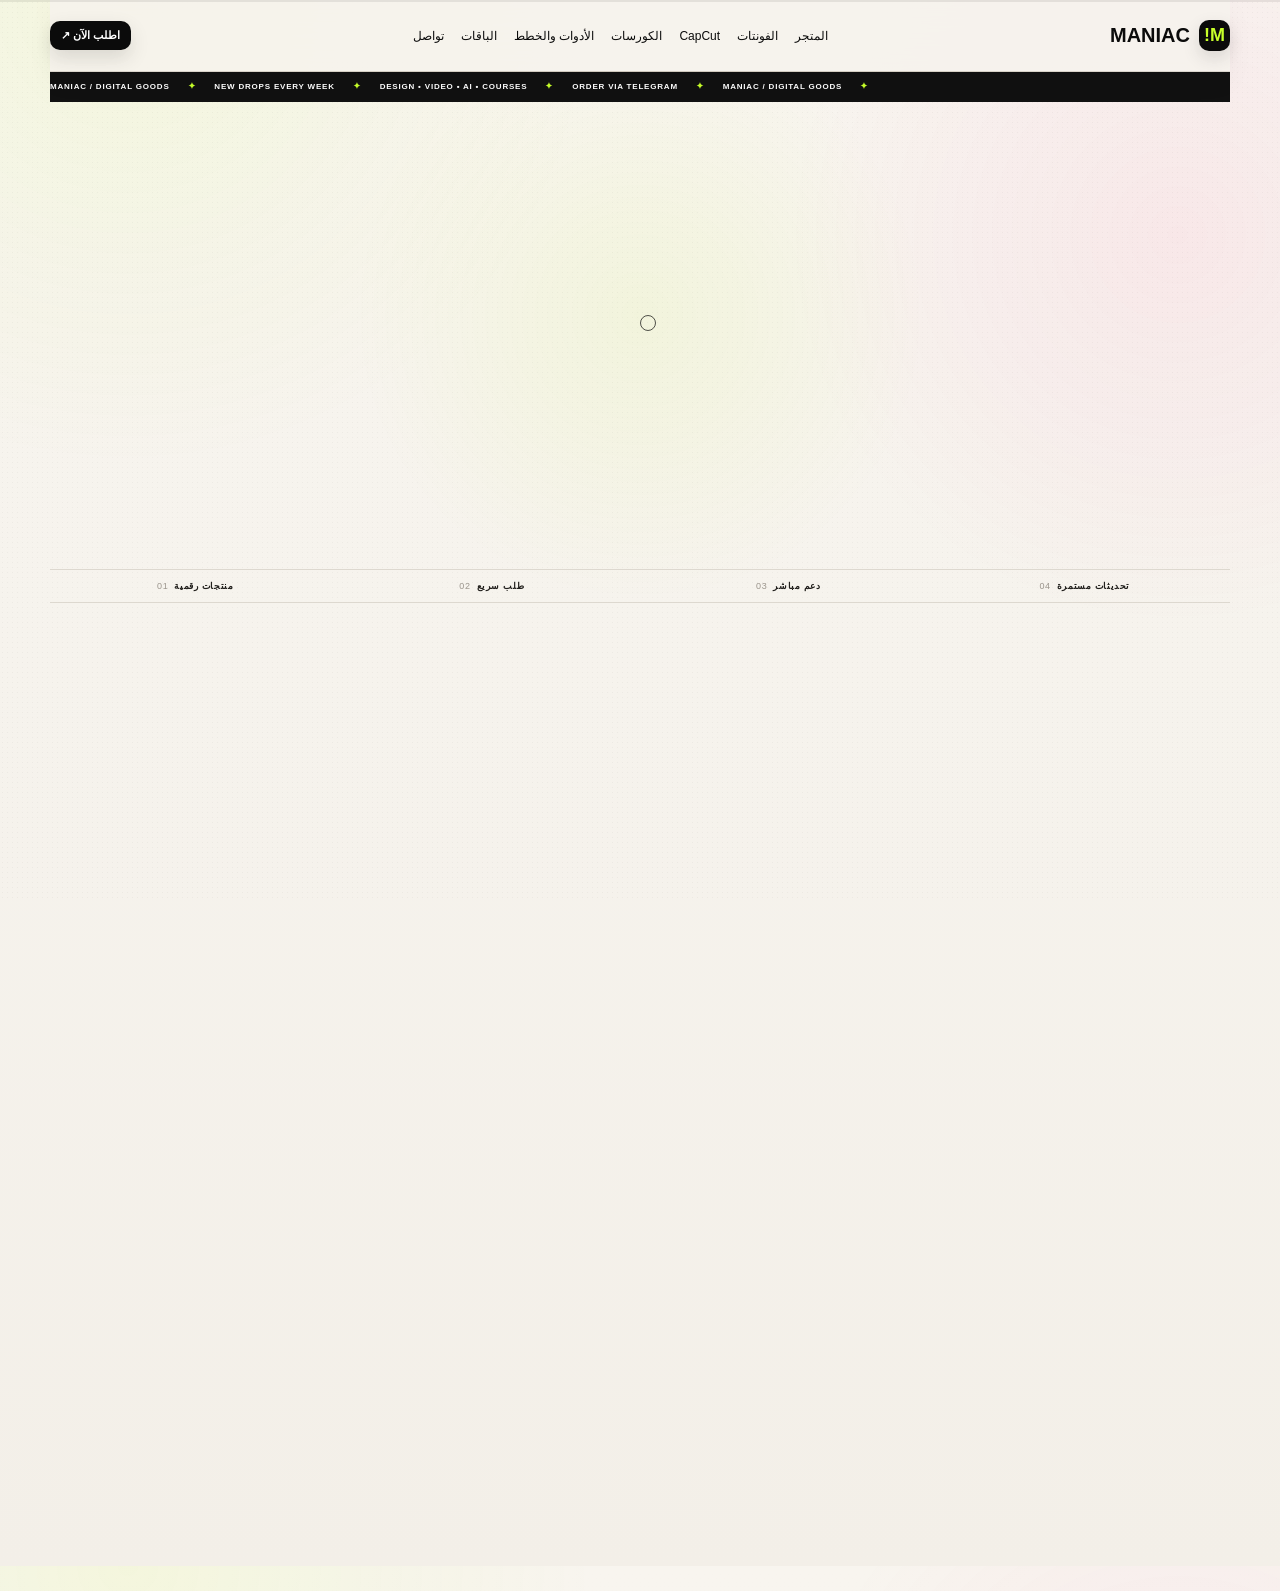
==== commit 70a3ea94: "Harden MANIAC site security and CI checks" ====
--- a/index.html
+++ b/index.html
@@ -1 +1 @@
-<!doctype html><html lang="ar" dir="rtl"><head><meta charset="utf-8"><meta name="viewport" content="width=device-width,initial-scale=1"><title>MANIAC</title><meta name="description" content="MANIAC — متجر ومنصة للمنتجات الرقمية للمبدعين: فونتات، CapCut، كورسات، أدوات وباقات في مكان واحد."><meta name="theme-color" content="#0b0b0b"><meta name="application-name" content="MANIAC"><meta name="apple-mobile-web-app-title" content="MANIAC"><meta property="og:site_name" content="MANIAC"><meta property="og:type" content="website"><meta property="og:title" content="MANIAC"><meta property="og:description" content="MANIAC — متجر ومنصة للمنتجات الرقمية للمبدعين: فونتات، CapCut، كورسات، أدوات وباقات في مكان واحد."><meta name="twitter:card" content="summary"><link rel="icon" href="/favicon.ico" sizes="any"><link rel="icon" href="/favicon.svg" type="image/svg+xml"><link rel="manifest" href="/manifest.json"><link rel="stylesheet" href="style.css?v=20260921f"></head><body><a class="skipLink" href="#main-content">تخطى إلى المحتوى</a><div class="wrap"><header><nav aria-label="التنقل الرئيسي"><a class="logo" href="index.html" aria-current="page"><span class="logoMark" lang="en">M!</span><span lang="en">MANIAC</span></a><div class="nav"><a href="shop.html">المتجر</a><a href="fonts.html">الفونتات</a><a href="capcut.html">CapCut</a><a href="courses.html">الكورسات</a><a href="tools.html">الأدوات والخطط</a><a href="bundles.html">الباقات</a><a href="contact.html">تواصل</a></div><a class="navBtn" href="https://t.me/aabrahamdrbaa" target="_blank" rel="noopener noreferrer">اطلب الآن ↗</a></nav></header><div class="ticker"><div class="tickerTrack" dir="ltr"><span>MANIAC / DIGITAL GOODS</span><i>✦</i><span>NEW DROPS EVERY WEEK</span><i>✦</i><span>DESIGN • VIDEO • AI • COURSES</span><i>✦</i><span>ORDER VIA TELEGRAM</span><i>✦</i><span>MANIAC / DIGITAL GOODS</span><i>✦</i></div></div><main id="main-content"><section class="hero"><div><span class="kicker"><i></i> كل شيء للمبدعين — بمكان واحد</span><h1>اشتغل أكثر.<br><span class="accent">ادفع أقل.</span><br>كن <bdi dir="ltr" lang="en">Maniac</bdi>.</h1><p class="lead">فونتات، خطوط، أدوات، <bdi dir="ltr">CapCut</bdi>، كورسات، خطط، قوالب وباقات — لكن كل فرع صار له صفحته الخاصة.</p><div class="tagRow"><a class="tag" href="shop.html">شوف المتجر ↗</a><a class="tag" href="bundles.html">شوف الباقات ↗</a></div></div><div class="heroSide"><div class="mini"><span>MANIAC / STORE</span><span>01—08</span></div><div class="bigWord">MAKE<br><span>MORE.</span></div><div class="sideText">منتجات رقمية مختارة لتسرّع شغلك وتخلي النتيجة أحلى بدون تعقيد.</div><div class="pillRow"><span class="pill">Design</span><span class="pill">Video</span><span class="pill">AI</span><span class="pill">Courses</span></div></div></section><div class="featureLine" dir="ltr"><div class="featureItem"><span>01</span><b dir="rtl">منتجات رقمية</b></div><div class="featureItem"><span>02</span><b dir="rtl">طلب سريع</b></div><div class="featureItem"><span>03</span><b dir="rtl">دعم مباشر</b></div><div class="featureItem"><span>04</span><b dir="rtl">تحديثات مستمرة</b></div></div><section class="section"><div class="head"><div><h2>فروع Maniac</h2><p>كل شيء واضح بدل صفحة طويلة.</p></div></div><div class="grid"><a class="cat" href="shop.html"><span class="icon">▦</span><div><h3>المتجر</h3><span>كل المنتجات</span></div></a><a class="cat" href="fonts.html"><span class="icon">Aa</span><div><h3>فونتات وخطوط</h3><span>Type packs</span></div></a><a class="cat" href="capcut.html"><span class="icon">▶</span><div><h3>CapCut</h3><span>فيديو ومونتاج</span></div></a><a class="cat" href="courses.html"><span class="icon">◈</span><div><h3>الكورسات</h3><span>تعلم عملي</span></div></a><a class="cat" href="tools.html"><span class="icon">AI</span><div><h3>الأدوات والخطط</h3><span>AI • Services</span></div></a><a class="cat" href="bundles.html"><span class="icon">∞</span><div><h3>الباقات</h3><span>أكثر من منتج</span></div></a><a class="cat" href="contact.html"><span class="icon">?</span><div><h3>طلب خاص</h3><span>ما لقيت طلبك؟</span></div></a><a class="cat" href="shop.html"><span class="icon">+</span><div><h3>الجديد</h3><span>ينزل أولًا</span></div></a></div></section><section class="section sectionSteps"><div class="head"><div><h2>طريقة الطلب</h2><p>ثلاث خطوات بسيطة من الاختيار إلى التفاصيل.</p></div></div><div class="steps"><article class="step"><span class="stepNo">01</span><div><h3>اختار</h3><p>اختر المنتج أو الكورس الذي تريد معرفة تفاصيله.</p></div></article><article class="step"><span class="stepNo">02</span><div><h3>افتح Telegram</h3><p>اضغط على زر الطلب للتواصل مباشرة.</p></div></article><article class="step"><span class="stepNo">03</span><div><h3>أرسل الاسم</h3><p>اذكر اسم المنتج لنرسل لك التفاصيل وطريقة الوصول.</p></div></article></div></section><section class="banner"><div><h2>كل شيء. أكثر ترتيبًا.</h2><p>نفس الهوية، لكن الآن كل فرع له تجربة مستقلة.</p></div><a class="bannerBtn" href="shop.html">دخول المتجر ↗</a></section></main><footer><span>MANIAC © 2026</span><span>Everything for creators. One place.</span></footer></div><div class="mobileBar"><a href="shop.html">المتجر</a><a href="bundles.html">الباقات</a><a class="mobileOrder" href="https://t.me/aabrahamdrbaa" target="_blank" rel="noopener noreferrer">Telegram ↗</a></div><script defer src="script.js?v=20260921a"></script></body></html>+<!doctype html><html lang="ar" dir="rtl"><head><meta charset="utf-8"><meta name="viewport" content="width=device-width,initial-scale=1"><meta http-equiv="Content-Security-Policy" content="default-src 'self'; base-uri 'self'; form-action 'self'; object-src 'none'; script-src 'self'; script-src-attr 'none'; style-src 'self'; style-src-attr 'none'; img-src 'self' https://images.unsplash.com; font-src 'self'; media-src 'self'; connect-src 'self'; manifest-src 'self'; worker-src 'self'; upgrade-insecure-requests"><meta name="referrer" content="strict-origin-when-cross-origin"><title>MANIAC</title><meta name="description" content="MANIAC — متجر ومنصة للمنتجات الرقمية للمبدعين: فونتات، CapCut، كورسات، أدوات وباقات في مكان واحد."><meta name="theme-color" content="#0b0b0b"><meta name="application-name" content="MANIAC"><meta name="apple-mobile-web-app-title" content="MANIAC"><meta property="og:site_name" content="MANIAC"><meta property="og:type" content="website"><meta property="og:title" content="MANIAC"><meta property="og:description" content="MANIAC — متجر ومنصة للمنتجات الرقمية للمبدعين: فونتات، CapCut، كورسات، أدوات وباقات في مكان واحد."><meta name="twitter:card" content="summary"><link rel="icon" href="/favicon.ico" sizes="any"><link rel="icon" href="/favicon.svg" type="image/svg+xml"><link rel="manifest" href="/manifest.json"><link rel="stylesheet" href="style.css?v=20260921g"></head><body><a class="skipLink" href="#main-content">تخطى إلى المحتوى</a><div class="wrap"><header><nav aria-label="التنقل الرئيسي"><a class="logo" href="index.html" aria-current="page"><span class="logoMark" lang="en">M!</span><span lang="en">MANIAC</span></a><div class="nav"><a href="shop.html">المتجر</a><a href="fonts.html">الفونتات</a><a href="capcut.html">CapCut</a><a href="courses.html">الكورسات</a><a href="tools.html">الأدوات والخطط</a><a href="bundles.html">الباقات</a><a href="contact.html">تواصل</a></div><a class="navBtn" href="https://t.me/aabrahamdrbaa" target="_blank" rel="noopener noreferrer">اطلب الآن ↗</a></nav></header><div class="ticker"><div class="tickerTrack" dir="ltr"><span>MANIAC / DIGITAL GOODS</span><i>✦</i><span>NEW DROPS EVERY WEEK</span><i>✦</i><span>DESIGN • VIDEO • AI • COURSES</span><i>✦</i><span>ORDER VIA TELEGRAM</span><i>✦</i><span>MANIAC / DIGITAL GOODS</span><i>✦</i></div></div><main id="main-content"><section class="hero"><div><span class="kicker"><i></i> كل شيء للمبدعين — بمكان واحد</span><h1>اشتغل أكثر.<br><span class="accent">ادفع أقل.</span><br>كن <bdi dir="ltr" lang="en">Maniac</bdi>.</h1><p class="lead">فونتات، خطوط، أدوات، <bdi dir="ltr">CapCut</bdi>، كورسات، خطط، قوالب وباقات — لكن كل فرع صار له صفحته الخاصة.</p><div class="tagRow"><a class="tag" href="shop.html">شوف المتجر ↗</a><a class="tag" href="bundles.html">شوف الباقات ↗</a></div></div><div class="heroSide"><div class="mini"><span>MANIAC / STORE</span><span>01—08</span></div><div class="bigWord">MAKE<br><span>MORE.</span></div><div class="sideText">منتجات رقمية مختارة لتسرّع شغلك وتخلي النتيجة أحلى بدون تعقيد.</div><div class="pillRow"><span class="pill">Design</span><span class="pill">Video</span><span class="pill">AI</span><span class="pill">Courses</span></div></div></section><div class="featureLine" dir="ltr"><div class="featureItem"><span>01</span><b dir="rtl">منتجات رقمية</b></div><div class="featureItem"><span>02</span><b dir="rtl">طلب سريع</b></div><div class="featureItem"><span>03</span><b dir="rtl">دعم مباشر</b></div><div class="featureItem"><span>04</span><b dir="rtl">تحديثات مستمرة</b></div></div><section class="section"><div class="head"><div><h2>فروع Maniac</h2><p>كل شيء واضح بدل صفحة طويلة.</p></div></div><div class="grid"><a class="cat" href="shop.html"><span class="icon">▦</span><div><h3>المتجر</h3><span>كل المنتجات</span></div></a><a class="cat" href="fonts.html"><span class="icon">Aa</span><div><h3>فونتات وخطوط</h3><span>Type packs</span></div></a><a class="cat" href="capcut.html"><span class="icon">▶</span><div><h3>CapCut</h3><span>فيديو ومونتاج</span></div></a><a class="cat" href="courses.html"><span class="icon">◈</span><div><h3>الكورسات</h3><span>تعلم عملي</span></div></a><a class="cat" href="tools.html"><span class="icon">AI</span><div><h3>الأدوات والخطط</h3><span>AI • Services</span></div></a><a class="cat" href="bundles.html"><span class="icon">∞</span><div><h3>الباقات</h3><span>أكثر من منتج</span></div></a><a class="cat" href="contact.html"><span class="icon">?</span><div><h3>طلب خاص</h3><span>ما لقيت طلبك؟</span></div></a><a class="cat" href="shop.html"><span class="icon">+</span><div><h3>الجديد</h3><span>ينزل أولًا</span></div></a></div></section><section class="section sectionSteps"><div class="head"><div><h2>طريقة الطلب</h2><p>ثلاث خطوات بسيطة من الاختيار إلى التفاصيل.</p></div></div><div class="steps"><article class="step"><span class="stepNo">01</span><div><h3>اختار</h3><p>اختر المنتج أو الكورس الذي تريد معرفة تفاصيله.</p></div></article><article class="step"><span class="stepNo">02</span><div><h3>افتح Telegram</h3><p>اضغط على زر الطلب للتواصل مباشرة.</p></div></article><article class="step"><span class="stepNo">03</span><div><h3>أرسل الاسم</h3><p>اذكر اسم المنتج لنرسل لك التفاصيل وطريقة الوصول.</p></div></article></div></section><section class="banner"><div><h2>كل شيء. أكثر ترتيبًا.</h2><p>نفس الهوية، لكن الآن كل فرع له تجربة مستقلة.</p></div><a class="bannerBtn" href="shop.html">دخول المتجر ↗</a></section></main><footer><span>MANIAC © 2026</span><span>Everything for creators. One place.</span></footer></div><div class="mobileBar"><a href="shop.html">المتجر</a><a href="bundles.html">الباقات</a><a class="mobileOrder" href="https://t.me/aabrahamdrbaa" target="_blank" rel="noopener noreferrer">Telegram ↗</a></div><script defer src="script.js?v=20260921b"></script></body></html>
--- a/style.css
+++ b/style.css
@@ -128,3 +128,7 @@
   .fx-cursor{display:none}
   .fx-reveal{opacity:1!important;transform:none!important}
 }
+
+
+/* Security/CSP cleanup */
+.inlineBannerBtn{display:inline-block;margin-top:14px}
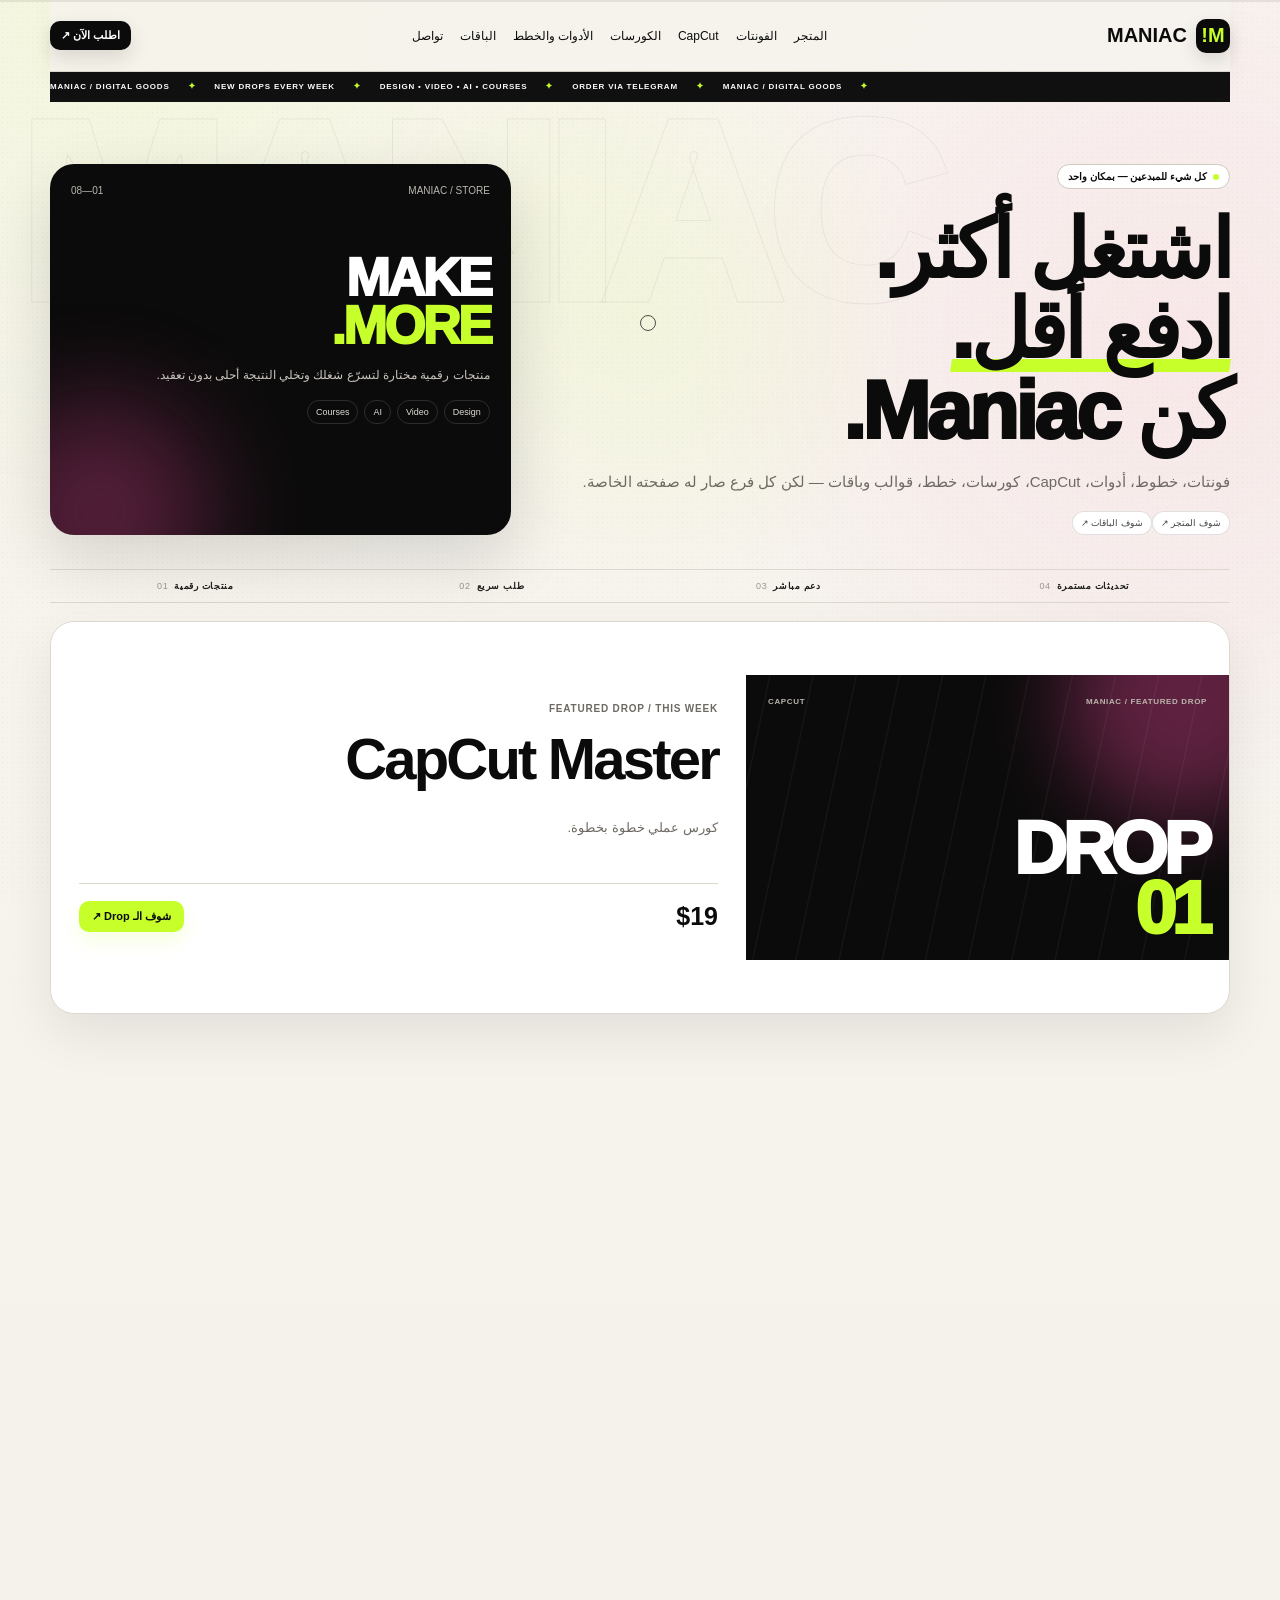
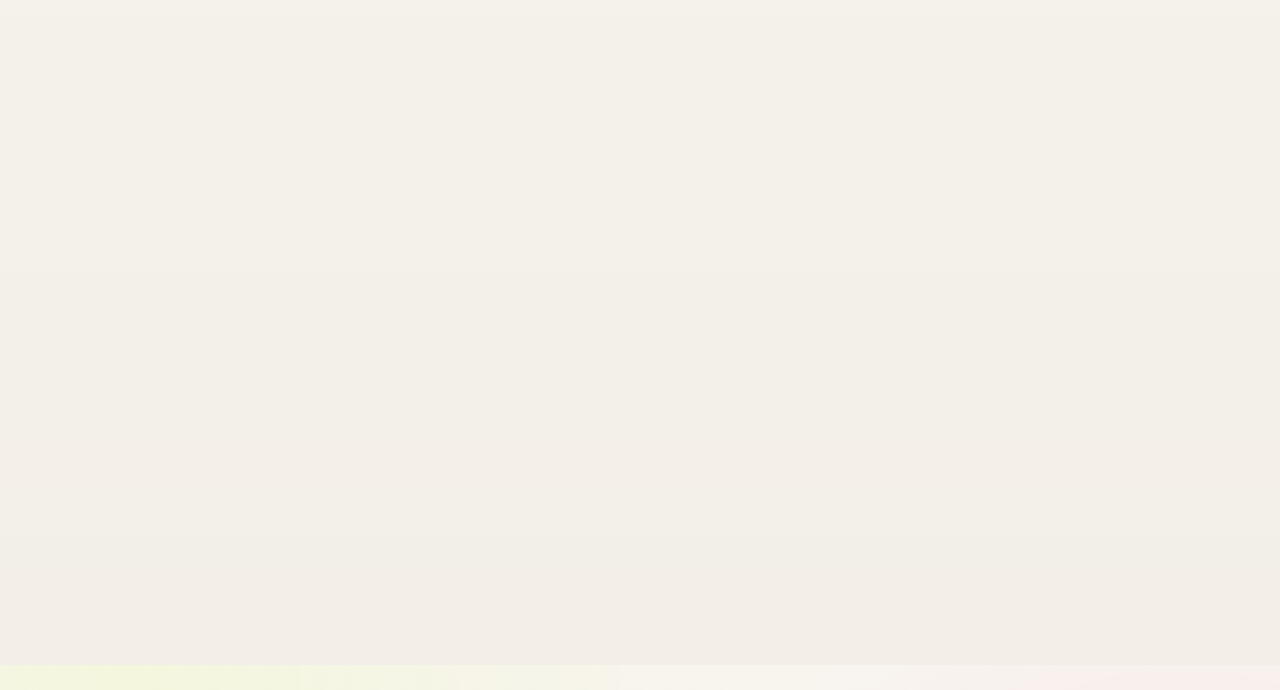
==== commit 375dacbb: "Add collections and featured drop system" ====
--- a/index.html
+++ b/index.html
@@ -1 +1,22 @@
-<!doctype html><html lang="ar" dir="rtl"><head><meta charset="utf-8"><meta name="viewport" content="width=device-width,initial-scale=1"><meta http-equiv="Content-Security-Policy" content="default-src 'self'; base-uri 'self'; form-action 'self'; object-src 'none'; script-src 'self'; script-src-attr 'none'; style-src 'self'; style-src-attr 'none'; img-src 'self' https://images.unsplash.com; font-src 'self'; media-src 'self'; connect-src 'self'; manifest-src 'self'; worker-src 'self'; upgrade-insecure-requests"><meta name="referrer" content="strict-origin-when-cross-origin"><title>MANIAC</title><meta name="description" content="MANIAC — متجر ومنصة للمنتجات الرقمية للمبدعين: فونتات، CapCut، كورسات، أدوات وباقات في مكان واحد."><meta name="theme-color" content="#0b0b0b"><meta name="application-name" content="MANIAC"><meta name="apple-mobile-web-app-title" content="MANIAC"><meta property="og:site_name" content="MANIAC"><meta property="og:type" content="website"><meta property="og:title" content="MANIAC"><meta property="og:description" content="MANIAC — متجر ومنصة للمنتجات الرقمية للمبدعين: فونتات، CapCut، كورسات، أدوات وباقات في مكان واحد."><meta name="twitter:card" content="summary"><link rel="icon" href="/favicon.ico" sizes="any"><link rel="icon" href="/favicon.svg" type="image/svg+xml"><link rel="manifest" href="/manifest.json"><link rel="stylesheet" href="style.css?v=20260921g"></head><body><a class="skipLink" href="#main-content">تخطى إلى المحتوى</a><div class="wrap"><header><nav aria-label="التنقل الرئيسي"><a class="logo" href="index.html" aria-current="page"><span class="logoMark" lang="en">M!</span><span lang="en">MANIAC</span></a><div class="nav"><a href="shop.html">المتجر</a><a href="fonts.html">الفونتات</a><a href="capcut.html">CapCut</a><a href="courses.html">الكورسات</a><a href="tools.html">الأدوات والخطط</a><a href="bundles.html">الباقات</a><a href="contact.html">تواصل</a></div><a class="navBtn" href="https://t.me/aabrahamdrbaa" target="_blank" rel="noopener noreferrer">اطلب الآن ↗</a></nav></header><div class="ticker"><div class="tickerTrack" dir="ltr"><span>MANIAC / DIGITAL GOODS</span><i>✦</i><span>NEW DROPS EVERY WEEK</span><i>✦</i><span>DESIGN • VIDEO • AI • COURSES</span><i>✦</i><span>ORDER VIA TELEGRAM</span><i>✦</i><span>MANIAC / DIGITAL GOODS</span><i>✦</i></div></div><main id="main-content"><section class="hero"><div><span class="kicker"><i></i> كل شيء للمبدعين — بمكان واحد</span><h1>اشتغل أكثر.<br><span class="accent">ادفع أقل.</span><br>كن <bdi dir="ltr" lang="en">Maniac</bdi>.</h1><p class="lead">فونتات، خطوط، أدوات، <bdi dir="ltr">CapCut</bdi>، كورسات، خطط، قوالب وباقات — لكن كل فرع صار له صفحته الخاصة.</p><div class="tagRow"><a class="tag" href="shop.html">شوف المتجر ↗</a><a class="tag" href="bundles.html">شوف الباقات ↗</a></div></div><div class="heroSide"><div class="mini"><span>MANIAC / STORE</span><span>01—08</span></div><div class="bigWord">MAKE<br><span>MORE.</span></div><div class="sideText">منتجات رقمية مختارة لتسرّع شغلك وتخلي النتيجة أحلى بدون تعقيد.</div><div class="pillRow"><span class="pill">Design</span><span class="pill">Video</span><span class="pill">AI</span><span class="pill">Courses</span></div></div></section><div class="featureLine" dir="ltr"><div class="featureItem"><span>01</span><b dir="rtl">منتجات رقمية</b></div><div class="featureItem"><span>02</span><b dir="rtl">طلب سريع</b></div><div class="featureItem"><span>03</span><b dir="rtl">دعم مباشر</b></div><div class="featureItem"><span>04</span><b dir="rtl">تحديثات مستمرة</b></div></div><section class="section"><div class="head"><div><h2>فروع Maniac</h2><p>كل شيء واضح بدل صفحة طويلة.</p></div></div><div class="grid"><a class="cat" href="shop.html"><span class="icon">▦</span><div><h3>المتجر</h3><span>كل المنتجات</span></div></a><a class="cat" href="fonts.html"><span class="icon">Aa</span><div><h3>فونتات وخطوط</h3><span>Type packs</span></div></a><a class="cat" href="capcut.html"><span class="icon">▶</span><div><h3>CapCut</h3><span>فيديو ومونتاج</span></div></a><a class="cat" href="courses.html"><span class="icon">◈</span><div><h3>الكورسات</h3><span>تعلم عملي</span></div></a><a class="cat" href="tools.html"><span class="icon">AI</span><div><h3>الأدوات والخطط</h3><span>AI • Services</span></div></a><a class="cat" href="bundles.html"><span class="icon">∞</span><div><h3>الباقات</h3><span>أكثر من منتج</span></div></a><a class="cat" href="contact.html"><span class="icon">?</span><div><h3>طلب خاص</h3><span>ما لقيت طلبك؟</span></div></a><a class="cat" href="shop.html"><span class="icon">+</span><div><h3>الجديد</h3><span>ينزل أولًا</span></div></a></div></section><section class="section sectionSteps"><div class="head"><div><h2>طريقة الطلب</h2><p>ثلاث خطوات بسيطة من الاختيار إلى التفاصيل.</p></div></div><div class="steps"><article class="step"><span class="stepNo">01</span><div><h3>اختار</h3><p>اختر المنتج أو الكورس الذي تريد معرفة تفاصيله.</p></div></article><article class="step"><span class="stepNo">02</span><div><h3>افتح Telegram</h3><p>اضغط على زر الطلب للتواصل مباشرة.</p></div></article><article class="step"><span class="stepNo">03</span><div><h3>أرسل الاسم</h3><p>اذكر اسم المنتج لنرسل لك التفاصيل وطريقة الوصول.</p></div></article></div></section><section class="banner"><div><h2>كل شيء. أكثر ترتيبًا.</h2><p>نفس الهوية، لكن الآن كل فرع له تجربة مستقلة.</p></div><a class="bannerBtn" href="shop.html">دخول المتجر ↗</a></section></main><footer><span>MANIAC © 2026</span><span>Everything for creators. One place.</span></footer></div><div class="mobileBar"><a href="shop.html">المتجر</a><a href="bundles.html">الباقات</a><a class="mobileOrder" href="https://t.me/aabrahamdrbaa" target="_blank" rel="noopener noreferrer">Telegram ↗</a></div><script defer src="script.js?v=20260921b"></script></body></html>+<!doctype html><html lang="ar" dir="rtl"><head><meta charset="utf-8"><meta name="viewport" content="width=device-width,initial-scale=1"><meta http-equiv="Content-Security-Policy" content="default-src 'self'; base-uri 'self'; form-action 'self'; object-src 'none'; script-src 'self'; script-src-attr 'none'; style-src 'self'; style-src-attr 'none'; img-src 'self' https://images.unsplash.com; font-src 'self'; media-src 'self'; connect-src 'self'; manifest-src 'self'; worker-src 'self'; upgrade-insecure-requests"><meta name="referrer" content="strict-origin-when-cross-origin"><title>MANIAC</title><meta name="description" content="MANIAC — متجر ومنصة للمنتجات الرقمية للمبدعين: فونتات، CapCut، كورسات، أدوات وباقات في مكان واحد."><meta name="theme-color" content="#0b0b0b"><meta name="application-name" content="MANIAC"><meta name="apple-mobile-web-app-title" content="MANIAC"><meta property="og:site_name" content="MANIAC"><meta property="og:type" content="website"><meta property="og:title" content="MANIAC"><meta property="og:description" content="MANIAC — متجر ومنصة للمنتجات الرقمية للمبدعين: فونتات، CapCut، كورسات، أدوات وباقات في مكان واحد."><meta name="twitter:card" content="summary"><link rel="icon" href="/favicon.ico" sizes="any"><link rel="icon" href="/favicon.svg" type="image/svg+xml"><link rel="manifest" href="/manifest.json"><link rel="stylesheet" href="style.css?v=20260921g"></head><body><a class="skipLink" href="#main-content">تخطى إلى المحتوى</a><div class="wrap"><header><nav aria-label="التنقل الرئيسي"><a class="logo" href="index.html" aria-current="page"><span class="logoMark" lang="en">M!</span><span lang="en">MANIAC</span></a><div class="nav"><a href="shop.html">المتجر</a><a href="fonts.html">الفونتات</a><a href="capcut.html">CapCut</a><a href="courses.html">الكورسات</a><a href="tools.html">الأدوات والخطط</a><a href="bundles.html">الباقات</a><a href="contact.html">تواصل</a></div><a class="navBtn" href="https://t.me/aabrahamdrbaa" target="_blank" rel="noopener noreferrer">اطلب الآن ↗</a></nav></header><div class="ticker"><div class="tickerTrack" dir="ltr"><span>MANIAC / DIGITAL GOODS</span><i>✦</i><span>NEW DROPS EVERY WEEK</span><i>✦</i><span>DESIGN • VIDEO • AI • COURSES</span><i>✦</i><span>ORDER VIA TELEGRAM</span><i>✦</i><span>MANIAC / DIGITAL GOODS</span><i>✦</i></div></div><main id="main-content"><section class="hero"><div><span class="kicker"><i></i> كل شيء للمبدعين — بمكان واحد</span><h1>اشتغل أكثر.<br><span class="accent">ادفع أقل.</span><br>كن <bdi dir="ltr" lang="en">Maniac</bdi>.</h1><p class="lead">فونتات، خطوط، أدوات، <bdi dir="ltr">CapCut</bdi>، كورسات، خطط، قوالب وباقات — لكن كل فرع صار له صفحته الخاصة.</p><div class="tagRow"><a class="tag" href="shop.html">شوف المتجر ↗</a><a class="tag" href="bundles.html">شوف الباقات ↗</a></div></div><div class="heroSide"><div class="mini"><span>MANIAC / STORE</span><span>01—08</span></div><div class="bigWord">MAKE<br><span>MORE.</span></div><div class="sideText">منتجات رقمية مختارة لتسرّع شغلك وتخلي النتيجة أحلى بدون تعقيد.</div><div class="pillRow"><span class="pill">Design</span><span class="pill">Video</span><span class="pill">AI</span><span class="pill">Courses</span></div></div></section><div class="featureLine" dir="ltr"><div class="featureItem"><span>01</span><b dir="rtl">منتجات رقمية</b></div><div class="featureItem"><span>02</span><b dir="rtl">طلب سريع</b></div><div class="featureItem"><span>03</span><b dir="rtl">دعم مباشر</b></div><div class="featureItem"><span>04</span><b dir="rtl">تحديثات مستمرة</b></div></div><section class="section featuredDrop" data-featured-drop>
+  <div class="dropVisual">
+    <div class="dropMeta"><span>MANIAC / FEATURED DROP</span><span data-drop-category>—</span></div>
+    <div class="dropStamp">DROP<br><span>01</span></div>
+    <div class="dropLines" aria-hidden="true"></div>
+  </div>
+  <div class="dropCopy">
+    <span class="eyebrow">FEATURED DROP / THIS WEEK</span>
+    <h2 data-drop-title>CapCut Master</h2>
+    <p data-drop-summary>كورس عملي للفيديو والمونتاج.</p>
+    <div class="dropBottom"><strong data-drop-price>$19</strong><a class="bannerBtn" data-drop-link href="product.html?item=capcut-master">شوف الـ Drop ↗</a></div>
+  </div>
+</section><section class="section"><div class="head"><div><h2>استكشف MANIAC</h2><p>كل شيء واضح بدل صفحة طويلة.</p></div></div><div class="grid"><a class="cat" href="shop.html"><span class="icon">▦</span><div><h3>المتجر</h3><span>كل المنتجات</span></div></a><a class="cat" href="fonts.html"><span class="icon">Aa</span><div><h3>فونتات وخطوط</h3><span>Type packs</span></div></a><a class="cat" href="capcut.html"><span class="icon">▶</span><div><h3>CapCut</h3><span>فيديو ومونتاج</span></div></a><a class="cat" href="courses.html"><span class="icon">◈</span><div><h3>الكورسات</h3><span>تعلم عملي</span></div></a><a class="cat" href="tools.html"><span class="icon">AI</span><div><h3>الأدوات والخطط</h3><span>AI • Services</span></div></a><a class="cat" href="bundles.html"><span class="icon">∞</span><div><h3>الباقات</h3><span>أكثر من منتج</span></div></a><a class="cat" href="contact.html"><span class="icon">?</span><div><h3>طلب خاص</h3><span>ما لقيت طلبك؟</span></div></a><a class="cat" href="shop.html"><span class="icon">+</span><div><h3>الجديد</h3><span>ينزل أولًا</span></div></a></div><section class="section collectionTeaser">
+  <div class="head"><div><span class="eyebrow">MANIAC / COLLECTIONS</span><h2>اختار طريقتك.</h2><p>مجموعات مرتبة حسب نوع الشغل، مو بس حسب المنتج.</p></div><a class="tag" href="collections.html">كل المجموعات ↗</a></div>
+  <div class="collectionMiniGrid">
+    <a class="collectionMini" href="collections.html#designers"><span>01</span><strong>Designers</strong><small>Type • Visual</small></a>
+    <a class="collectionMini" href="collections.html#editors"><span>02</span><strong>Editors</strong><small>CapCut • Video</small></a>
+    <a class="collectionMini" href="collections.html#creators"><span>03</span><strong>Creators</strong><small>Content • Social</small></a>
+    <a class="collectionMini" href="collections.html#ai"><span>04</span><strong>AI</strong><small>Tools • Workflow</small></a>
+    <a class="collectionMini" href="collections.html#bundles"><span>05</span><strong>Bundles</strong><small>More in one</small></a>
+  </div>
+</section></section><section class="section sectionSteps"><div class="head"><div><h2>طريقة الطلب</h2><p>ثلاث خطوات بسيطة من الاختيار إلى التفاصيل.</p></div></div><div class="steps"><article class="step"><span class="stepNo">01</span><div><h3>اختار</h3><p>اختر المنتج أو الكورس الذي تريد معرفة تفاصيله.</p></div></article><article class="step"><span class="stepNo">02</span><div><h3>افتح Telegram</h3><p>اضغط على زر الطلب للتواصل مباشرة.</p></div></article><article class="step"><span class="stepNo">03</span><div><h3>أرسل الاسم</h3><p>اذكر اسم المنتج لنرسل لك التفاصيل وطريقة الوصول.</p></div></article></div></section><section class="banner"><div><h2>كل شيء. أكثر ترتيبًا.</h2><p>نفس الهوية، لكن الآن كل فرع له تجربة مستقلة.</p></div><a class="bannerBtn" href="shop.html">دخول المتجر ↗</a></section></main><footer><span>MANIAC © 2026</span><span>Everything for creators. One place.</span></footer></div><div class="mobileBar"><a href="shop.html">المتجر</a><a href="bundles.html">الباقات</a><a class="mobileOrder" href="https://t.me/aabrahamdrbaa" target="_blank" rel="noopener noreferrer">Telegram ↗</a></div><script defer src="script.js?v=20260921b"></script></body></html>
--- a/style.css
+++ b/style.css
@@ -132,3 +132,34 @@
 
 /* Security/CSP cleanup */
 .inlineBannerBtn{display:inline-block;margin-top:14px}
+
+/* 2026-09-21 collections + featured drop */
+.featuredDrop{display:grid;grid-template-columns:.82fr 1.18fr;gap:0;border:1px solid var(--line);border-radius:24px;overflow:hidden;background:#fff;box-shadow:0 20px 50px rgba(11,11,11,.08)}
+.dropVisual{min-height:285px;background:#0b0b0b;color:#fff;padding:22px;position:relative;overflow:hidden;display:flex;flex-direction:column;justify-content:space-between}
+.dropVisual:before{content:"";position:absolute;width:240px;height:240px;right:-75px;top:-95px;border-radius:50%;background:var(--pink);filter:blur(42px);opacity:.34}
+.dropMeta{position:relative;z-index:2;display:flex;justify-content:space-between;gap:12px;font-size:8px;color:#b9b5ad;letter-spacing:.08em;font-weight:900}
+.dropStamp{position:relative;z-index:2;font-size:74px;font-weight:950;line-height:.8;letter-spacing:-5px}
+.dropStamp span{color:var(--lime)}
+.dropLines{position:absolute;inset:0;background:repeating-linear-gradient(90deg,transparent 0 34px,rgba(255,255,255,.05) 35px,transparent 36px);transform:skewX(-12deg) scale(1.2)}
+.dropCopy{padding:28px;display:flex;flex-direction:column;justify-content:space-between}
+.dropCopy h2{font-size:clamp(34px,5vw,58px);letter-spacing:-2.8px;line-height:.96;margin:11px 0 9px}
+.dropCopy p{font-size:13px;line-height:1.8;color:var(--muted);max-width:560px}
+.dropBottom{display:flex;align-items:center;justify-content:space-between;gap:14px;margin-top:24px;padding-top:17px;border-top:1px solid var(--line)}
+.dropBottom strong{font-size:25px}
+.collectionMiniGrid{display:grid;grid-template-columns:repeat(5,1fr);gap:9px}
+.collectionMini{background:#fff;border:1px solid var(--line);border-radius:15px;padding:14px;min-height:118px;display:flex;flex-direction:column;justify-content:space-between;transition:transform .22s ease,box-shadow .22s ease}
+.collectionMini:hover{transform:translateY(-4px);box-shadow:0 18px 34px rgba(18,14,10,.08)}
+.collectionMini span{font-size:9px;color:#9b958c}.collectionMini strong{font-size:15px}.collectionMini small{font-size:9px;color:var(--muted)}
+.collectionTeaser .head{align-items:center}.collectionTeaser .head .tag{font-weight:900}
+.collectionLargeGrid{display:grid;grid-template-columns:1fr 1fr;gap:12px}
+.collectionLarge{position:relative;min-height:285px;border-radius:24px;background:#fff;border:1px solid var(--line);padding:24px;display:flex;flex-direction:column;justify-content:space-between;overflow:hidden;transition:transform .24s ease,box-shadow .24s ease}
+.collectionLarge:after{content:"";position:absolute;width:240px;height:240px;left:-90px;bottom:-125px;border-radius:50%;background:var(--lime);filter:blur(35px);opacity:.14}
+.collectionLarge:hover{transform:translateY(-4px);box-shadow:0 22px 44px rgba(18,14,10,.09)}
+.collectionLarge.dark{background:#0b0b0b;color:#fff;border-color:#0b0b0b}.collectionLarge.limeBg{background:var(--lime)}.collectionLarge.pinkBg{background:var(--pink)}
+.collectionLarge.wide{grid-column:1 / -1;min-height:220px}
+.collectionNo{font-size:9px;opacity:.6;font-weight:900}
+.collectionLarge h2{font-size:clamp(34px,5vw,64px);letter-spacing:-3px;margin:8px 0}
+.collectionLarge p{font-size:12px;line-height:1.8;max-width:520px;color:var(--muted);margin:0}.collectionLarge.dark p{color:#c6c1b9}
+.collectionLarge strong{font-size:10px;align-self:flex-start}
+@media(max-width:900px){.featuredDrop{grid-template-columns:1fr}.collectionMiniGrid{grid-template-columns:repeat(3,1fr)}.collectionLargeGrid{grid-template-columns:1fr}.collectionLarge.wide{grid-column:auto}}
+@media(max-width:620px){.featuredDrop{border-radius:19px}.dropVisual{min-height:220px;padding:18px}.dropStamp{font-size:60px}.dropCopy{padding:21px}.dropCopy h2{font-size:38px}.dropBottom{align-items:flex-start;flex-direction:column}.collectionMiniGrid{grid-template-columns:1fr 1fr}.collectionMini{min-height:104px;padding:11px}.collectionMini strong{font-size:13px}.collectionLarge{min-height:245px;border-radius:19px;padding:19px}.collectionLarge.wide{min-height:210px}}
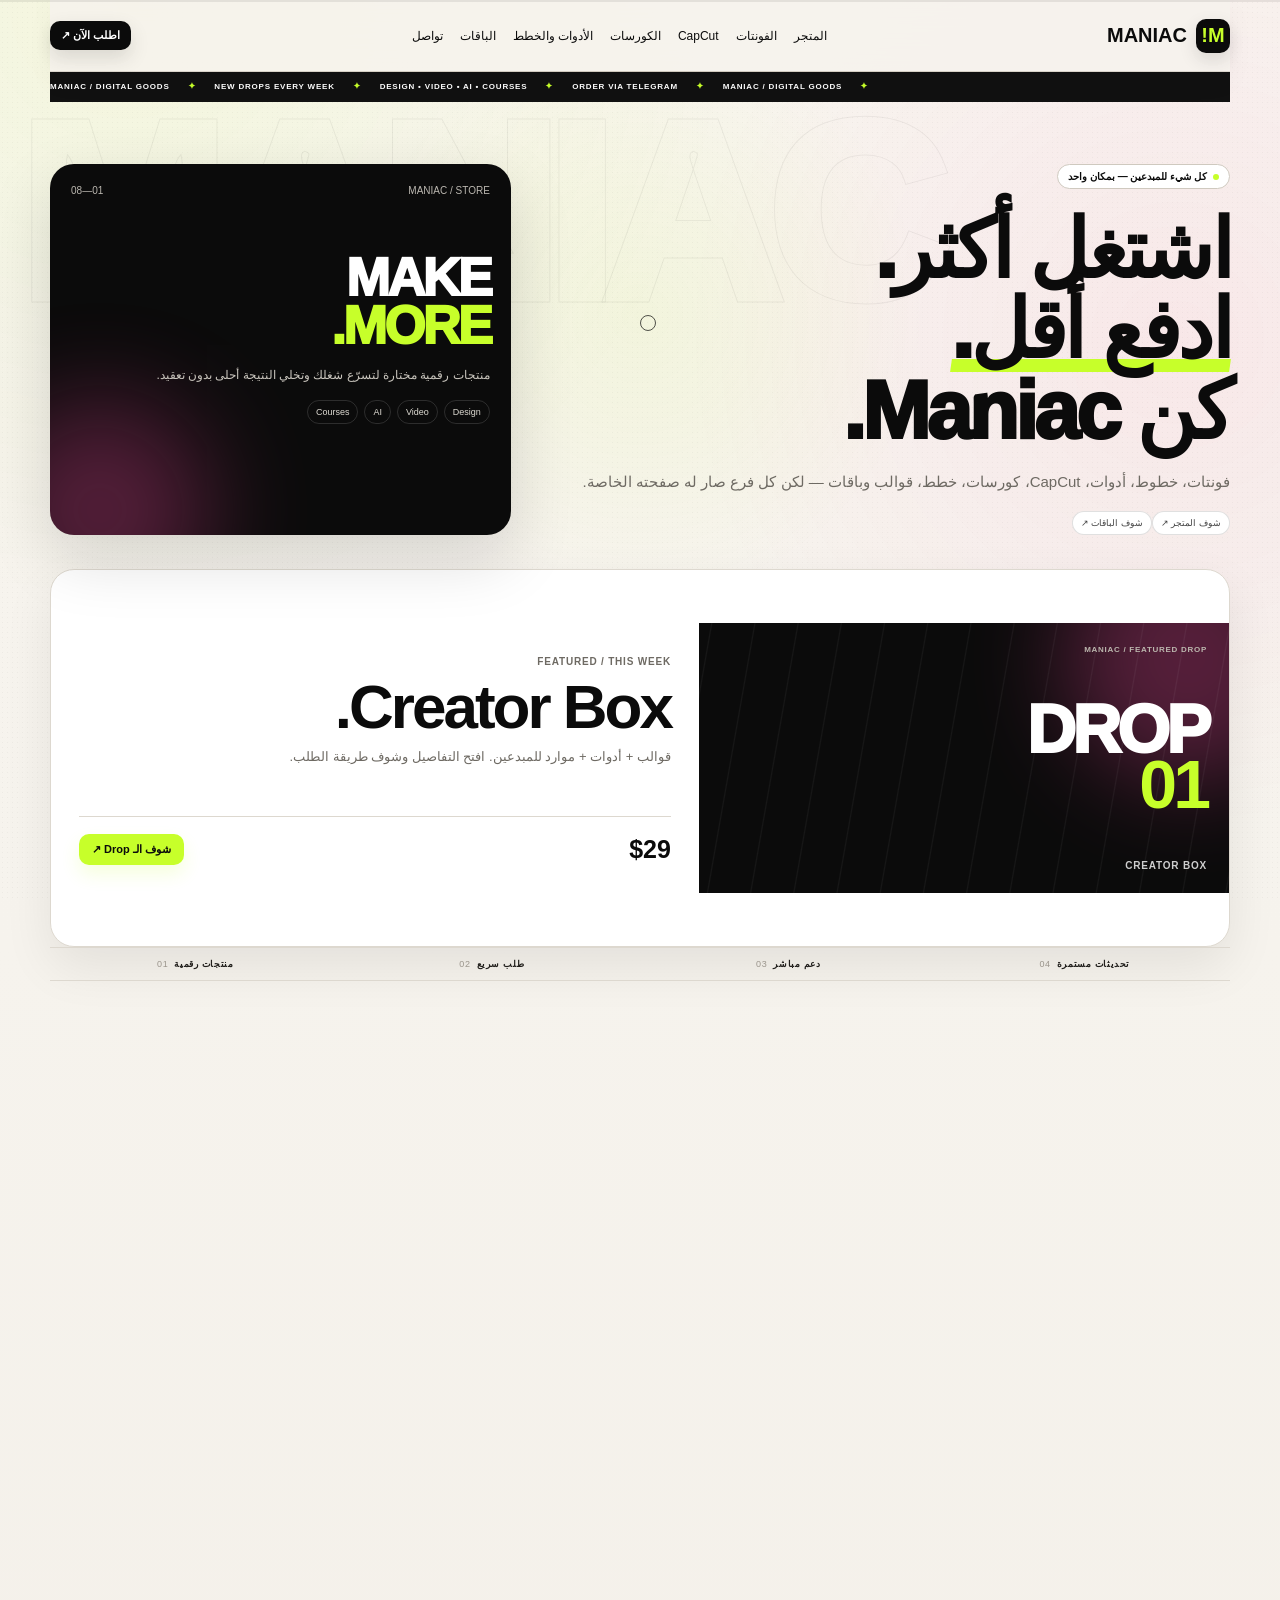
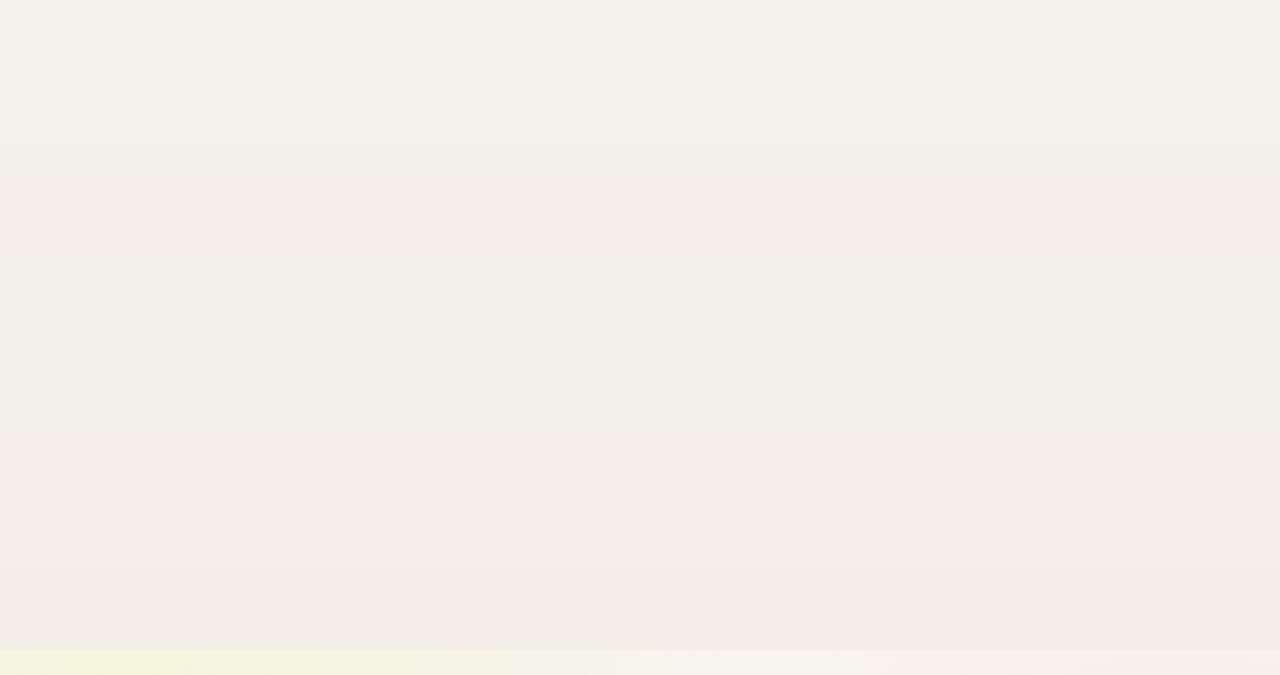
==== commit caa50a49: "Improve homepage product discovery" ====
--- a/index.html
+++ b/index.html
@@ -1,22 +1,34 @@
-<!doctype html><html lang="ar" dir="rtl"><head><meta charset="utf-8"><meta name="viewport" content="width=device-width,initial-scale=1"><meta http-equiv="Content-Security-Policy" content="default-src 'self'; base-uri 'self'; form-action 'self'; object-src 'none'; script-src 'self'; script-src-attr 'none'; style-src 'self'; style-src-attr 'none'; img-src 'self' https://images.unsplash.com; font-src 'self'; media-src 'self'; connect-src 'self'; manifest-src 'self'; worker-src 'self'; upgrade-insecure-requests"><meta name="referrer" content="strict-origin-when-cross-origin"><title>MANIAC</title><meta name="description" content="MANIAC — متجر ومنصة للمنتجات الرقمية للمبدعين: فونتات، CapCut، كورسات، أدوات وباقات في مكان واحد."><meta name="theme-color" content="#0b0b0b"><meta name="application-name" content="MANIAC"><meta name="apple-mobile-web-app-title" content="MANIAC"><meta property="og:site_name" content="MANIAC"><meta property="og:type" content="website"><meta property="og:title" content="MANIAC"><meta property="og:description" content="MANIAC — متجر ومنصة للمنتجات الرقمية للمبدعين: فونتات، CapCut، كورسات، أدوات وباقات في مكان واحد."><meta name="twitter:card" content="summary"><link rel="icon" href="/favicon.ico" sizes="any"><link rel="icon" href="/favicon.svg" type="image/svg+xml"><link rel="manifest" href="/manifest.json"><link rel="stylesheet" href="style.css?v=20260921g"></head><body><a class="skipLink" href="#main-content">تخطى إلى المحتوى</a><div class="wrap"><header><nav aria-label="التنقل الرئيسي"><a class="logo" href="index.html" aria-current="page"><span class="logoMark" lang="en">M!</span><span lang="en">MANIAC</span></a><div class="nav"><a href="shop.html">المتجر</a><a href="fonts.html">الفونتات</a><a href="capcut.html">CapCut</a><a href="courses.html">الكورسات</a><a href="tools.html">الأدوات والخطط</a><a href="bundles.html">الباقات</a><a href="contact.html">تواصل</a></div><a class="navBtn" href="https://t.me/aabrahamdrbaa" target="_blank" rel="noopener noreferrer">اطلب الآن ↗</a></nav></header><div class="ticker"><div class="tickerTrack" dir="ltr"><span>MANIAC / DIGITAL GOODS</span><i>✦</i><span>NEW DROPS EVERY WEEK</span><i>✦</i><span>DESIGN • VIDEO • AI • COURSES</span><i>✦</i><span>ORDER VIA TELEGRAM</span><i>✦</i><span>MANIAC / DIGITAL GOODS</span><i>✦</i></div></div><main id="main-content"><section class="hero"><div><span class="kicker"><i></i> كل شيء للمبدعين — بمكان واحد</span><h1>اشتغل أكثر.<br><span class="accent">ادفع أقل.</span><br>كن <bdi dir="ltr" lang="en">Maniac</bdi>.</h1><p class="lead">فونتات، خطوط، أدوات، <bdi dir="ltr">CapCut</bdi>، كورسات، خطط، قوالب وباقات — لكن كل فرع صار له صفحته الخاصة.</p><div class="tagRow"><a class="tag" href="shop.html">شوف المتجر ↗</a><a class="tag" href="bundles.html">شوف الباقات ↗</a></div></div><div class="heroSide"><div class="mini"><span>MANIAC / STORE</span><span>01—08</span></div><div class="bigWord">MAKE<br><span>MORE.</span></div><div class="sideText">منتجات رقمية مختارة لتسرّع شغلك وتخلي النتيجة أحلى بدون تعقيد.</div><div class="pillRow"><span class="pill">Design</span><span class="pill">Video</span><span class="pill">AI</span><span class="pill">Courses</span></div></div></section><div class="featureLine" dir="ltr"><div class="featureItem"><span>01</span><b dir="rtl">منتجات رقمية</b></div><div class="featureItem"><span>02</span><b dir="rtl">طلب سريع</b></div><div class="featureItem"><span>03</span><b dir="rtl">دعم مباشر</b></div><div class="featureItem"><span>04</span><b dir="rtl">تحديثات مستمرة</b></div></div><section class="section featuredDrop" data-featured-drop>
-  <div class="dropVisual">
-    <div class="dropMeta"><span>MANIAC / FEATURED DROP</span><span data-drop-category>—</span></div>
-    <div class="dropStamp">DROP<br><span>01</span></div>
-    <div class="dropLines" aria-hidden="true"></div>
+<!doctype html><html lang="ar" dir="rtl"><head><meta charset="utf-8"><meta name="viewport" content="width=device-width,initial-scale=1"><meta http-equiv="Content-Security-Policy" content="default-src 'self'; base-uri 'self'; form-action 'self'; object-src 'none'; script-src 'self'; script-src-attr 'none'; style-src 'self'; style-src-attr 'none'; img-src 'self' https://images.unsplash.com; font-src 'self'; media-src 'self'; connect-src 'self'; manifest-src 'self'; worker-src 'self'; upgrade-insecure-requests"><meta name="referrer" content="strict-origin-when-cross-origin"><title>MANIAC</title><meta name="description" content="MANIAC — متجر ومنصة للمنتجات الرقمية للمبدعين: فونتات، CapCut، كورسات، أدوات وباقات في مكان واحد."><meta name="theme-color" content="#0b0b0b"><meta name="application-name" content="MANIAC"><meta name="apple-mobile-web-app-title" content="MANIAC"><meta property="og:site_name" content="MANIAC"><meta property="og:type" content="website"><meta property="og:title" content="MANIAC"><meta property="og:description" content="MANIAC — متجر ومنصة للمنتجات الرقمية للمبدعين: فونتات، CapCut، كورسات، أدوات وباقات في مكان واحد."><meta name="twitter:card" content="summary"><link rel="icon" href="/favicon.ico" sizes="any"><link rel="icon" href="/favicon.svg" type="image/svg+xml"><link rel="manifest" href="/manifest.json"><link rel="stylesheet" href="style.css?v=20260921g"></head><body><a class="skipLink" href="#main-content">تخطى إلى المحتوى</a><div class="wrap"><header><nav aria-label="التنقل الرئيسي"><a class="logo" href="index.html" aria-current="page"><span class="logoMark" lang="en">M!</span><span lang="en">MANIAC</span></a><div class="nav"><a href="shop.html">المتجر</a><a href="fonts.html">الفونتات</a><a href="capcut.html">CapCut</a><a href="courses.html">الكورسات</a><a href="tools.html">الأدوات والخطط</a><a href="bundles.html">الباقات</a><a href="contact.html">تواصل</a></div><a class="navBtn" href="https://t.me/aabrahamdrbaa" target="_blank" rel="noopener noreferrer">اطلب الآن ↗</a></nav></header><div class="ticker"><div class="tickerTrack" dir="ltr"><span>MANIAC / DIGITAL GOODS</span><i>✦</i><span>NEW DROPS EVERY WEEK</span><i>✦</i><span>DESIGN • VIDEO • AI • COURSES</span><i>✦</i><span>ORDER VIA TELEGRAM</span><i>✦</i><span>MANIAC / DIGITAL GOODS</span><i>✦</i></div></div><main id="main-content"><section class="hero"><div><span class="kicker"><i></i> كل شيء للمبدعين — بمكان واحد</span><h1>اشتغل أكثر.<br><span class="accent">ادفع أقل.</span><br>كن <bdi dir="ltr" lang="en">Maniac</bdi>.</h1><p class="lead">فونتات، خطوط، أدوات، <bdi dir="ltr">CapCut</bdi>، كورسات، خطط، قوالب وباقات — لكن كل فرع صار له صفحته الخاصة.</p><div class="tagRow"><a class="tag" href="shop.html">شوف المتجر ↗</a><a class="tag" href="bundles.html">شوف الباقات ↗</a></div></div><div class="heroSide"><div class="mini"><span>MANIAC / STORE</span><span>01—08</span></div><div class="bigWord">MAKE<br><span>MORE.</span></div><div class="sideText">منتجات رقمية مختارة لتسرّع شغلك وتخلي النتيجة أحلى بدون تعقيد.</div><div class="pillRow"><span class="pill">Design</span><span class="pill">Video</span><span class="pill">AI</span><span class="pill">Courses</span></div></div></section><section class="section homeFeatured" aria-labelledby="homeFeaturedTitle">
+  <div class="homeFeaturedVisual">
+    <span class="homeFeaturedMeta">MANIAC / FEATURED DROP</span>
+    <span class="homeFeaturedStamp" aria-hidden="true">DROP<br><b>01</b></span>
+    <span class="homeFeaturedTag">CREATOR BOX</span>
   </div>
-  <div class="dropCopy">
-    <span class="eyebrow">FEATURED DROP / THIS WEEK</span>
-    <h2 data-drop-title>CapCut Master</h2>
-    <p data-drop-summary>كورس عملي للفيديو والمونتاج.</p>
-    <div class="dropBottom"><strong data-drop-price>$19</strong><a class="bannerBtn" data-drop-link href="product.html?item=capcut-master">شوف الـ Drop ↗</a></div>
+  <div class="homeFeaturedCopy">
+    <div>
+      <span class="eyebrow">FEATURED / THIS WEEK</span>
+      <h2 id="homeFeaturedTitle">Creator Box.</h2>
+      <p>قوالب + أدوات + موارد للمبدعين. افتح التفاصيل وشوف طريقة الطلب.</p>
+    </div>
+    <div class="homeFeaturedBottom">
+      <strong>$29</strong>
+      <a class="bannerBtn" href="product.html?item=creator-box">شوف الـ Drop ↗</a>
+    </div>
   </div>
-</section><section class="section"><div class="head"><div><h2>استكشف MANIAC</h2><p>كل شيء واضح بدل صفحة طويلة.</p></div></div><div class="grid"><a class="cat" href="shop.html"><span class="icon">▦</span><div><h3>المتجر</h3><span>كل المنتجات</span></div></a><a class="cat" href="fonts.html"><span class="icon">Aa</span><div><h3>فونتات وخطوط</h3><span>Type packs</span></div></a><a class="cat" href="capcut.html"><span class="icon">▶</span><div><h3>CapCut</h3><span>فيديو ومونتاج</span></div></a><a class="cat" href="courses.html"><span class="icon">◈</span><div><h3>الكورسات</h3><span>تعلم عملي</span></div></a><a class="cat" href="tools.html"><span class="icon">AI</span><div><h3>الأدوات والخطط</h3><span>AI • Services</span></div></a><a class="cat" href="bundles.html"><span class="icon">∞</span><div><h3>الباقات</h3><span>أكثر من منتج</span></div></a><a class="cat" href="contact.html"><span class="icon">?</span><div><h3>طلب خاص</h3><span>ما لقيت طلبك؟</span></div></a><a class="cat" href="shop.html"><span class="icon">+</span><div><h3>الجديد</h3><span>ينزل أولًا</span></div></a></div><section class="section collectionTeaser">
-  <div class="head"><div><span class="eyebrow">MANIAC / COLLECTIONS</span><h2>اختار طريقتك.</h2><p>مجموعات مرتبة حسب نوع الشغل، مو بس حسب المنتج.</p></div><a class="tag" href="collections.html">كل المجموعات ↗</a></div>
-  <div class="collectionMiniGrid">
-    <a class="collectionMini" href="collections.html#designers"><span>01</span><strong>Designers</strong><small>Type • Visual</small></a>
-    <a class="collectionMini" href="collections.html#editors"><span>02</span><strong>Editors</strong><small>CapCut • Video</small></a>
-    <a class="collectionMini" href="collections.html#creators"><span>03</span><strong>Creators</strong><small>Content • Social</small></a>
-    <a class="collectionMini" href="collections.html#ai"><span>04</span><strong>AI</strong><small>Tools • Workflow</small></a>
-    <a class="collectionMini" href="collections.html#bundles"><span>05</span><strong>Bundles</strong><small>More in one</small></a>
+</section><div class="featureLine" dir="ltr"><div class="featureItem"><span>01</span><b dir="rtl">منتجات رقمية</b></div><div class="featureItem"><span>02</span><b dir="rtl">طلب سريع</b></div><div class="featureItem"><span>03</span><b dir="rtl">دعم مباشر</b></div><div class="featureItem"><span>04</span><b dir="rtl">تحديثات مستمرة</b></div></div><section class="section"><div class="head"><div><h2>فروع Maniac</h2><p>كل شيء واضح بدل صفحة طويلة.</p></div></div><div class="grid"><a class="cat" href="shop.html"><span class="icon">▦</span><div><h3>المتجر</h3><span>كل المنتجات</span></div></a><a class="cat" href="fonts.html"><span class="icon">Aa</span><div><h3>فونتات وخطوط</h3><span>Type packs</span></div></a><a class="cat" href="capcut.html"><span class="icon">▶</span><div><h3>CapCut</h3><span>فيديو ومونتاج</span></div></a><a class="cat" href="courses.html"><span class="icon">◈</span><div><h3>الكورسات</h3><span>تعلم عملي</span></div></a><a class="cat" href="tools.html"><span class="icon">AI</span><div><h3>الأدوات والخطط</h3><span>AI • Services</span></div></a><a class="cat" href="bundles.html"><span class="icon">∞</span><div><h3>الباقات</h3><span>أكثر من منتج</span></div></a><a class="cat" href="contact.html"><span class="icon">?</span><div><h3>طلب خاص</h3><span>ما لقيت طلبك؟</span></div></a><a class="cat" href="shop.html"><span class="icon">+</span><div><h3>الجديد</h3><span>ينزل أولًا</span></div></a></div></section><section class="section homeCollections" aria-labelledby="homeCollectionsTitle">
+  <div class="head">
+    <div>
+      <span class="eyebrow">MANIAC / COLLECTIONS</span>
+      <h2 id="homeCollectionsTitle">اختار نوع شغلك.</h2>
+      <p>بدل ما تبدأ من المنتج، ابدأ من طريقة شغلك.</p>
+    </div>
+    <a class="tag" href="shop.html">كل المنتجات ↗</a>
   </div>
-</section></section><section class="section sectionSteps"><div class="head"><div><h2>طريقة الطلب</h2><p>ثلاث خطوات بسيطة من الاختيار إلى التفاصيل.</p></div></div><div class="steps"><article class="step"><span class="stepNo">01</span><div><h3>اختار</h3><p>اختر المنتج أو الكورس الذي تريد معرفة تفاصيله.</p></div></article><article class="step"><span class="stepNo">02</span><div><h3>افتح Telegram</h3><p>اضغط على زر الطلب للتواصل مباشرة.</p></div></article><article class="step"><span class="stepNo">03</span><div><h3>أرسل الاسم</h3><p>اذكر اسم المنتج لنرسل لك التفاصيل وطريقة الوصول.</p></div></article></div></section><section class="banner"><div><h2>كل شيء. أكثر ترتيبًا.</h2><p>نفس الهوية، لكن الآن كل فرع له تجربة مستقلة.</p></div><a class="bannerBtn" href="shop.html">دخول المتجر ↗</a></section></main><footer><span>MANIAC © 2026</span><span>Everything for creators. One place.</span></footer></div><div class="mobileBar"><a href="shop.html">المتجر</a><a href="bundles.html">الباقات</a><a class="mobileOrder" href="https://t.me/aabrahamdrbaa" target="_blank" rel="noopener noreferrer">Telegram ↗</a></div><script defer src="script.js?v=20260921b"></script></body></html>+  <div class="homeCollectionGrid">
+    <a href="shop.html?collection=designers"><span>01</span><strong>Designers</strong><small>Type • Visual</small></a>
+    <a href="shop.html?collection=editors"><span>02</span><strong>Editors</strong><small>CapCut • Video</small></a>
+    <a href="shop.html?collection=creators"><span>03</span><strong>Creators</strong><small>Content • Social</small></a>
+    <a href="shop.html?collection=ai"><span>04</span><strong>AI</strong><small>Tools • Workflow</small></a>
+    <a href="shop.html?collection=bundles"><span>05</span><strong>Bundles</strong><small>More in one</small></a>
+  </div>
+</section><section class="section sectionSteps"><div class="head"><div><h2>طريقة الطلب</h2><p>ثلاث خطوات بسيطة من الاختيار إلى التفاصيل.</p></div></div><div class="steps"><article class="step"><span class="stepNo">01</span><div><h3>اختار</h3><p>اختر المنتج أو الكورس الذي تريد معرفة تفاصيله.</p></div></article><article class="step"><span class="stepNo">02</span><div><h3>افتح Telegram</h3><p>اضغط على زر الطلب للتواصل مباشرة.</p></div></article><article class="step"><span class="stepNo">03</span><div><h3>أرسل الاسم</h3><p>اذكر اسم المنتج لنرسل لك التفاصيل وطريقة الوصول.</p></div></article></div></section><section class="banner"><div><h2>كل شيء. أكثر ترتيبًا.</h2><p>نفس الهوية، لكن الآن كل فرع له تجربة مستقلة.</p></div><a class="bannerBtn" href="shop.html">دخول المتجر ↗</a></section></main><footer><span>MANIAC © 2026</span><span>Everything for creators. One place.</span></footer></div><div class="mobileBar"><a href="shop.html">المتجر</a><a href="bundles.html">الباقات</a><a class="mobileOrder" href="https://t.me/aabrahamdrbaa" target="_blank" rel="noopener noreferrer">Telegram ↗</a></div><script defer src="script.js?v=20260921b"></script></body></html>
--- a/style.css
+++ b/style.css
@@ -133,33 +133,29 @@
 /* Security/CSP cleanup */
 .inlineBannerBtn{display:inline-block;margin-top:14px}
 
-/* 2026-09-21 collections + featured drop */
-.featuredDrop{display:grid;grid-template-columns:.82fr 1.18fr;gap:0;border:1px solid var(--line);border-radius:24px;overflow:hidden;background:#fff;box-shadow:0 20px 50px rgba(11,11,11,.08)}
-.dropVisual{min-height:285px;background:#0b0b0b;color:#fff;padding:22px;position:relative;overflow:hidden;display:flex;flex-direction:column;justify-content:space-between}
-.dropVisual:before{content:"";position:absolute;width:240px;height:240px;right:-75px;top:-95px;border-radius:50%;background:var(--pink);filter:blur(42px);opacity:.34}
-.dropMeta{position:relative;z-index:2;display:flex;justify-content:space-between;gap:12px;font-size:8px;color:#b9b5ad;letter-spacing:.08em;font-weight:900}
-.dropStamp{position:relative;z-index:2;font-size:74px;font-weight:950;line-height:.8;letter-spacing:-5px}
-.dropStamp span{color:var(--lime)}
-.dropLines{position:absolute;inset:0;background:repeating-linear-gradient(90deg,transparent 0 34px,rgba(255,255,255,.05) 35px,transparent 36px);transform:skewX(-12deg) scale(1.2)}
-.dropCopy{padding:28px;display:flex;flex-direction:column;justify-content:space-between}
-.dropCopy h2{font-size:clamp(34px,5vw,58px);letter-spacing:-2.8px;line-height:.96;margin:11px 0 9px}
-.dropCopy p{font-size:13px;line-height:1.8;color:var(--muted);max-width:560px}
-.dropBottom{display:flex;align-items:center;justify-content:space-between;gap:14px;margin-top:24px;padding-top:17px;border-top:1px solid var(--line)}
-.dropBottom strong{font-size:25px}
-.collectionMiniGrid{display:grid;grid-template-columns:repeat(5,1fr);gap:9px}
-.collectionMini{background:#fff;border:1px solid var(--line);border-radius:15px;padding:14px;min-height:118px;display:flex;flex-direction:column;justify-content:space-between;transition:transform .22s ease,box-shadow .22s ease}
-.collectionMini:hover{transform:translateY(-4px);box-shadow:0 18px 34px rgba(18,14,10,.08)}
-.collectionMini span{font-size:9px;color:#9b958c}.collectionMini strong{font-size:15px}.collectionMini small{font-size:9px;color:var(--muted)}
-.collectionTeaser .head{align-items:center}.collectionTeaser .head .tag{font-weight:900}
-.collectionLargeGrid{display:grid;grid-template-columns:1fr 1fr;gap:12px}
-.collectionLarge{position:relative;min-height:285px;border-radius:24px;background:#fff;border:1px solid var(--line);padding:24px;display:flex;flex-direction:column;justify-content:space-between;overflow:hidden;transition:transform .24s ease,box-shadow .24s ease}
-.collectionLarge:after{content:"";position:absolute;width:240px;height:240px;left:-90px;bottom:-125px;border-radius:50%;background:var(--lime);filter:blur(35px);opacity:.14}
-.collectionLarge:hover{transform:translateY(-4px);box-shadow:0 22px 44px rgba(18,14,10,.09)}
-.collectionLarge.dark{background:#0b0b0b;color:#fff;border-color:#0b0b0b}.collectionLarge.limeBg{background:var(--lime)}.collectionLarge.pinkBg{background:var(--pink)}
-.collectionLarge.wide{grid-column:1 / -1;min-height:220px}
-.collectionNo{font-size:9px;opacity:.6;font-weight:900}
-.collectionLarge h2{font-size:clamp(34px,5vw,64px);letter-spacing:-3px;margin:8px 0}
-.collectionLarge p{font-size:12px;line-height:1.8;max-width:520px;color:var(--muted);margin:0}.collectionLarge.dark p{color:#c6c1b9}
-.collectionLarge strong{font-size:10px;align-self:flex-start}
-@media(max-width:900px){.featuredDrop{grid-template-columns:1fr}.collectionMiniGrid{grid-template-columns:repeat(3,1fr)}.collectionLargeGrid{grid-template-columns:1fr}.collectionLarge.wide{grid-column:auto}}
-@media(max-width:620px){.featuredDrop{border-radius:19px}.dropVisual{min-height:220px;padding:18px}.dropStamp{font-size:60px}.dropCopy{padding:21px}.dropCopy h2{font-size:38px}.dropBottom{align-items:flex-start;flex-direction:column}.collectionMiniGrid{grid-template-columns:1fr 1fr}.collectionMini{min-height:104px;padding:11px}.collectionMini strong{font-size:13px}.collectionLarge{min-height:245px;border-radius:19px;padding:19px}.collectionLarge.wide{min-height:210px}}
+/* 2026-09-21 homepage storefront integration */
+.homeFeatured{display:grid;grid-template-columns:.9fr 1.1fr;gap:0;border:1px solid var(--line);border-radius:24px;overflow:hidden;background:#fff;box-shadow:0 20px 50px rgba(11,11,11,.08)}
+.homeFeaturedVisual{min-height:270px;background:#0b0b0b;color:#fff;padding:22px;position:relative;overflow:hidden;display:flex;flex-direction:column;justify-content:space-between}
+.homeFeaturedVisual:before{content:"";position:absolute;width:250px;height:250px;border-radius:50%;right:-85px;top:-90px;background:var(--pink);filter:blur(48px);opacity:.3}
+.homeFeaturedVisual:after{content:"";position:absolute;inset:0;background:repeating-linear-gradient(90deg,transparent 0 34px,rgba(255,255,255,.05) 35px,transparent 36px);transform:skewX(-10deg) scale(1.2)}
+.homeFeaturedMeta,.homeFeaturedStamp,.homeFeaturedTag{position:relative;z-index:2}
+.homeFeaturedMeta{font-size:8px;letter-spacing:.09em;font-weight:900;color:#bcb7ae}
+.homeFeaturedStamp{font-size:68px;line-height:.8;letter-spacing:-4px;font-weight:950}
+.homeFeaturedStamp b{color:var(--lime)}
+.homeFeaturedTag{font-size:10px;font-weight:900;letter-spacing:.08em;opacity:.8}
+.homeFeaturedCopy{padding:28px;display:flex;flex-direction:column;justify-content:space-between}
+.homeFeaturedCopy h2{font-size:clamp(36px,5.2vw,62px);letter-spacing:-3px;line-height:.92;margin:10px 0}
+.homeFeaturedCopy p{font-size:13px;line-height:1.85;color:var(--muted);max-width:540px;margin:0}
+.homeFeaturedBottom{display:flex;justify-content:space-between;align-items:center;gap:14px;margin-top:25px;padding-top:17px;border-top:1px solid var(--line)}
+.homeFeaturedBottom strong{font-size:25px}
+.homeCollections .head{align-items:center}
+.homeCollections .head .tag{font-weight:900}
+.homeCollectionGrid{display:grid;grid-template-columns:repeat(5,1fr);gap:9px}
+.homeCollectionGrid a{background:#fff;border:1px solid var(--line);border-radius:15px;padding:14px;min-height:118px;display:flex;flex-direction:column;justify-content:space-between;transition:transform .22s ease,box-shadow .22s ease}
+.homeCollectionGrid a:hover{transform:translateY(-4px);box-shadow:0 18px 34px rgba(18,14,10,.08)}
+.homeCollectionGrid span{font-size:9px;color:#9b958c}
+.homeCollectionGrid strong{font-size:15px}
+.homeCollectionGrid small{font-size:9px;color:var(--muted)}
+@media(max-width:900px){.homeFeatured{grid-template-columns:1fr}.homeCollectionGrid{grid-template-columns:repeat(3,1fr)}}
+@media(max-width:620px){.homeFeatured{border-radius:19px}.homeFeaturedVisual{min-height:220px;padding:18px}.homeFeaturedStamp{font-size:58px}.homeFeaturedCopy{padding:21px}.homeFeaturedCopy h2{font-size:39px}.homeFeaturedBottom{align-items:flex-start;flex-direction:column}.homeCollectionGrid{grid-template-columns:1fr 1fr}.homeCollectionGrid a{min-height:104px;padding:11px}.homeCollectionGrid strong{font-size:13px}}
+@media(prefers-reduced-motion:reduce){.homeCollectionGrid a{transition:none}}
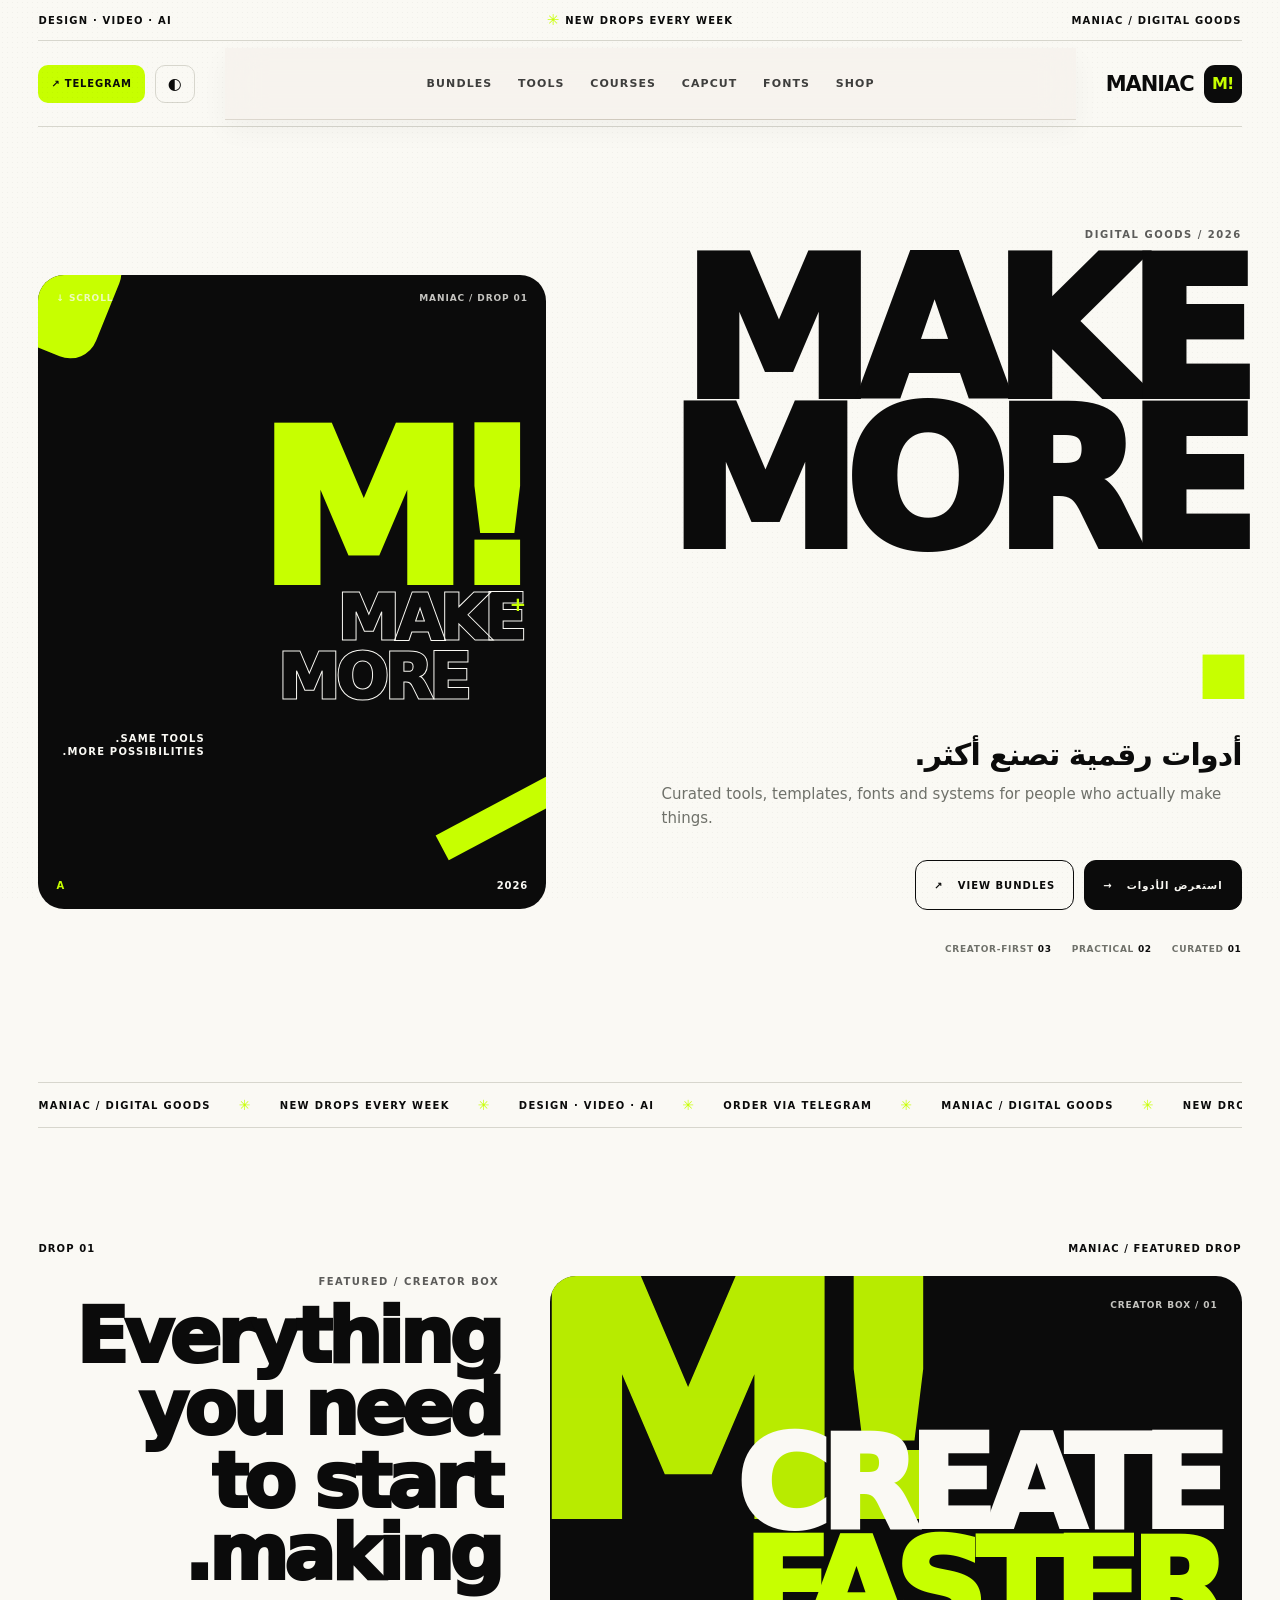
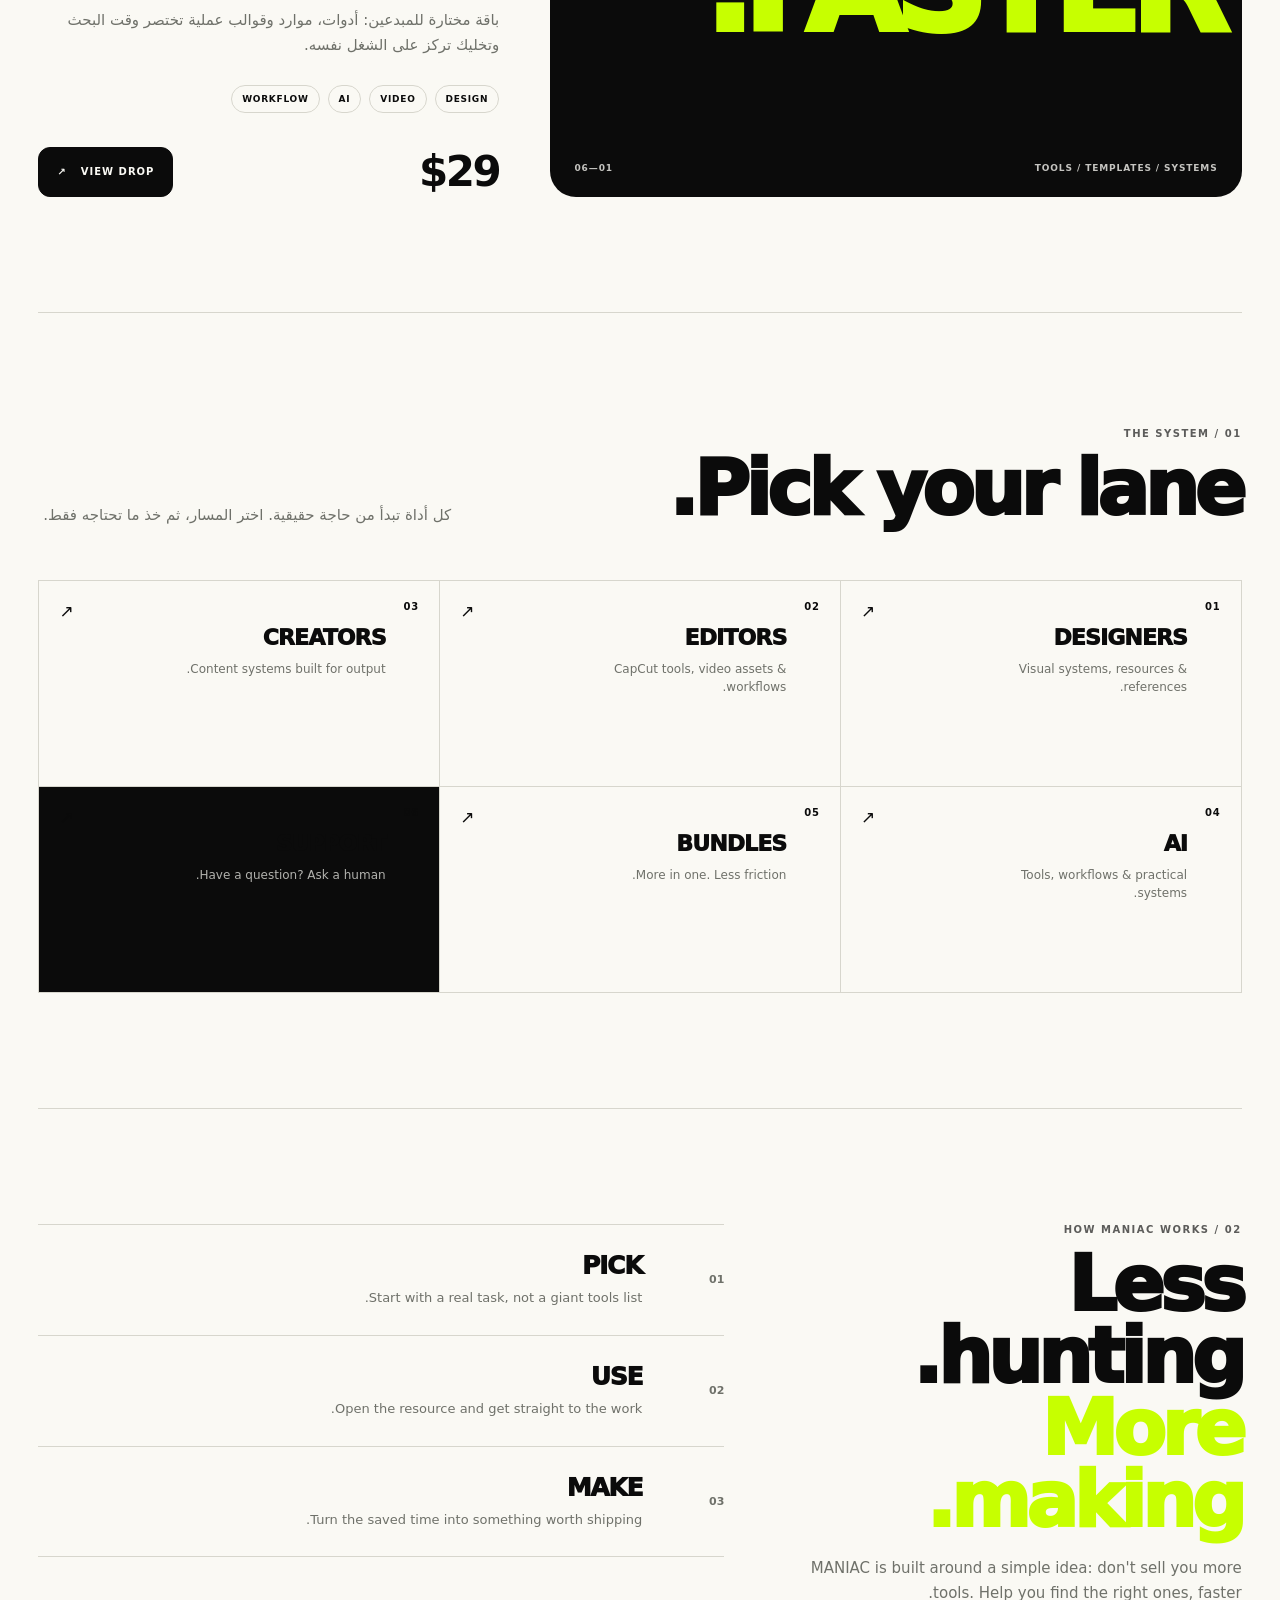
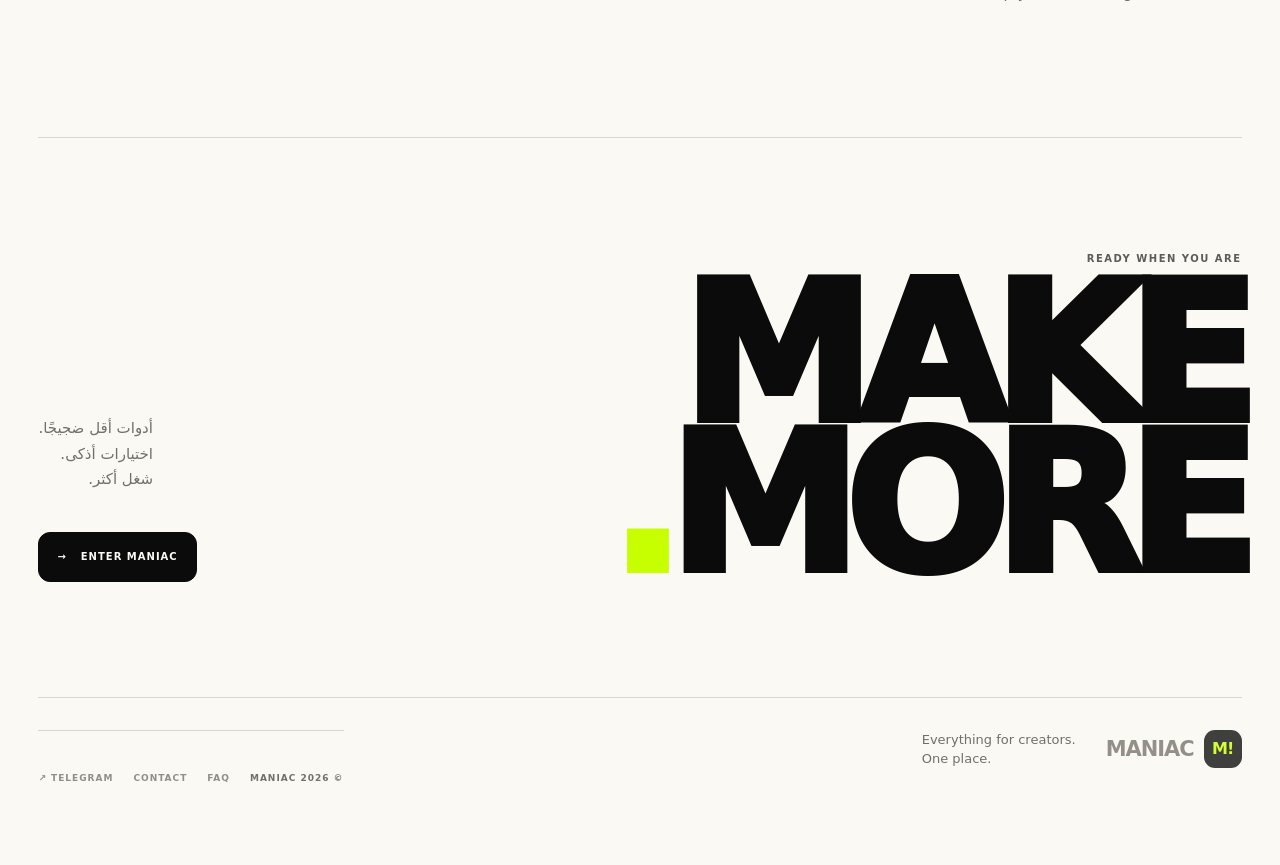
==== commit 1a44fc86: "Redesign MANIAC homepage with frontend design skill stack" ====
--- a/index.html
+++ b/index.html
@@ -1,34 +1,253 @@
-<!doctype html><html lang="ar" dir="rtl"><head><meta charset="utf-8"><meta name="viewport" content="width=device-width,initial-scale=1"><meta http-equiv="Content-Security-Policy" content="default-src 'self'; base-uri 'self'; form-action 'self'; object-src 'none'; script-src 'self'; script-src-attr 'none'; style-src 'self'; style-src-attr 'none'; img-src 'self' https://images.unsplash.com; font-src 'self'; media-src 'self'; connect-src 'self'; manifest-src 'self'; worker-src 'self'; upgrade-insecure-requests"><meta name="referrer" content="strict-origin-when-cross-origin"><title>MANIAC</title><meta name="description" content="MANIAC — متجر ومنصة للمنتجات الرقمية للمبدعين: فونتات، CapCut، كورسات، أدوات وباقات في مكان واحد."><meta name="theme-color" content="#0b0b0b"><meta name="application-name" content="MANIAC"><meta name="apple-mobile-web-app-title" content="MANIAC"><meta property="og:site_name" content="MANIAC"><meta property="og:type" content="website"><meta property="og:title" content="MANIAC"><meta property="og:description" content="MANIAC — متجر ومنصة للمنتجات الرقمية للمبدعين: فونتات، CapCut، كورسات، أدوات وباقات في مكان واحد."><meta name="twitter:card" content="summary"><link rel="icon" href="/favicon.ico" sizes="any"><link rel="icon" href="/favicon.svg" type="image/svg+xml"><link rel="manifest" href="/manifest.json"><link rel="stylesheet" href="style.css?v=20260921g"></head><body><a class="skipLink" href="#main-content">تخطى إلى المحتوى</a><div class="wrap"><header><nav aria-label="التنقل الرئيسي"><a class="logo" href="index.html" aria-current="page"><span class="logoMark" lang="en">M!</span><span lang="en">MANIAC</span></a><div class="nav"><a href="shop.html">المتجر</a><a href="fonts.html">الفونتات</a><a href="capcut.html">CapCut</a><a href="courses.html">الكورسات</a><a href="tools.html">الأدوات والخطط</a><a href="bundles.html">الباقات</a><a href="contact.html">تواصل</a></div><a class="navBtn" href="https://t.me/aabrahamdrbaa" target="_blank" rel="noopener noreferrer">اطلب الآن ↗</a></nav></header><div class="ticker"><div class="tickerTrack" dir="ltr"><span>MANIAC / DIGITAL GOODS</span><i>✦</i><span>NEW DROPS EVERY WEEK</span><i>✦</i><span>DESIGN • VIDEO • AI • COURSES</span><i>✦</i><span>ORDER VIA TELEGRAM</span><i>✦</i><span>MANIAC / DIGITAL GOODS</span><i>✦</i></div></div><main id="main-content"><section class="hero"><div><span class="kicker"><i></i> كل شيء للمبدعين — بمكان واحد</span><h1>اشتغل أكثر.<br><span class="accent">ادفع أقل.</span><br>كن <bdi dir="ltr" lang="en">Maniac</bdi>.</h1><p class="lead">فونتات، خطوط، أدوات، <bdi dir="ltr">CapCut</bdi>، كورسات، خطط، قوالب وباقات — لكن كل فرع صار له صفحته الخاصة.</p><div class="tagRow"><a class="tag" href="shop.html">شوف المتجر ↗</a><a class="tag" href="bundles.html">شوف الباقات ↗</a></div></div><div class="heroSide"><div class="mini"><span>MANIAC / STORE</span><span>01—08</span></div><div class="bigWord">MAKE<br><span>MORE.</span></div><div class="sideText">منتجات رقمية مختارة لتسرّع شغلك وتخلي النتيجة أحلى بدون تعقيد.</div><div class="pillRow"><span class="pill">Design</span><span class="pill">Video</span><span class="pill">AI</span><span class="pill">Courses</span></div></div></section><section class="section homeFeatured" aria-labelledby="homeFeaturedTitle">
-  <div class="homeFeaturedVisual">
-    <span class="homeFeaturedMeta">MANIAC / FEATURED DROP</span>
-    <span class="homeFeaturedStamp" aria-hidden="true">DROP<br><b>01</b></span>
-    <span class="homeFeaturedTag">CREATOR BOX</span>
+<!doctype html>
+<html lang="ar" dir="rtl">
+<head>
+  <meta charset="utf-8">
+  <meta name="viewport" content="width=device-width,initial-scale=1,viewport-fit=cover">
+  <meta name="theme-color" content="#0b0b0b">
+  <meta name="application-name" content="MANIAC">
+  <meta name="description" content="MANIAC — أدوات رقمية للمبدعين: Fonts, CapCut, Courses, AI tools وCreator Kits.">
+  <link rel="canonical" href="https://aibrahamdrbaa-dot.github.io/">
+  <meta property="og:type" content="website">
+  <meta property="og:title" content="MANIAC — Make More.">
+  <meta property="og:description" content="أدوات رقمية للمبدعين. نفس الأدوات. احتمالات أكثر.">
+  <meta property="og:url" content="https://aibrahamdrbaa-dot.github.io/">
+  <meta name="twitter:card" content="summary">
+  <link rel="icon" href="/favicon.svg" type="image/svg+xml">
+  <link rel="manifest" href="/manifest.json">
+  <link rel="stylesheet" href="/style.css?v=20260930">
+  <link rel="stylesheet" href="/maniac-v2.css?v=20260930">
+  <title>MANIAC — Make More.</title>
+</head>
+
+<body class="m2-page">
+  <a class="m2-skip" href="#main-content">تجاوز إلى المحتوى</a>
+
+  <div class="m2-shell">
+    <div class="m2-utility" aria-label="MANIAC status">
+      <span>MANIAC / DIGITAL GOODS</span>
+      <span class="m2-utility-center">NEW DROPS EVERY WEEK <b>✳</b></span>
+      <span class="m2-utility-side">DESIGN · VIDEO · AI</span>
+    </div>
+
+    <header class="m2-header">
+      <a class="m2-brand" href="index.html" aria-label="MANIAC — home">
+        <span class="m2-brand-mark">!M</span>
+        <span class="m2-brand-word">MANIAC</span>
+      </a>
+
+      <button class="m2-menu-btn" type="button" aria-expanded="false" aria-controls="m2-nav" aria-label="فتح القائمة">
+        MENU <span>+</span>
+      </button>
+
+      <nav class="m2-nav" id="m2-nav" aria-label="التنقل الرئيسي">
+        <a href="shop.html">SHOP</a>
+        <a href="fonts.html">FONTS</a>
+        <a href="capcut.html">CAPCUT</a>
+        <a href="courses.html">COURSES</a>
+        <a href="tools.html">TOOLS</a>
+        <a href="bundles.html">BUNDLES</a>
+      </nav>
+
+      <div class="m2-header-actions">
+        <button class="m2-theme-btn" type="button" aria-label="تبديل الوضع اللوني" title="تبديل الوضع اللوني">
+          <span class="m2-theme-icon">◐</span>
+        </button>
+        <a class="m2-telegram" href="https://t.me/aabrahamdrbaa" target="_blank" rel="noopener noreferrer">TELEGRAM ↗</a>
+      </div>
+    </header>
+
+    <main id="main-content">
+      <section class="m2-hero m2-reveal">
+        <div class="m2-hero-copy">
+          <div class="m2-kicker">DIGITAL GOODS / 2026</div>
+          <h1>MAKE<br><span>MORE<span class="m2-punct">.</span></span></h1>
+          <p class="m2-hero-ar">أدوات رقمية تصنع أكثر.</p>
+          <p class="m2-hero-en">Curated tools, templates, fonts and systems for people who actually make things.</p>
+
+          <div class="m2-hero-actions">
+            <a class="m2-btn m2-btn-fill" href="shop.html">استعرض الأدوات <span>→</span></a>
+            <a class="m2-btn m2-btn-ghost" href="bundles.html">VIEW BUNDLES <span>↗</span></a>
+          </div>
+
+          <div class="m2-proof">
+            <span><b>01</b> CURATED</span>
+            <span><b>02</b> PRACTICAL</span>
+            <span><b>03</b> CREATOR-FIRST</span>
+          </div>
+        </div>
+
+        <div class="m2-hero-stage">
+          <div class="m2-stage-frame">
+            <div class="m2-stage-top">
+              <span>MANIAC / DROP 01</span>
+              <span>SCROLL ↓</span>
+            </div>
+
+            <div class="m2-stage-core" aria-hidden="true">
+              <span class="m2-stage-big">!M</span>
+              <span class="m2-stage-outline">MAKE</span>
+              <span class="m2-stage-outline m2-stage-outline-bottom">MORE</span>
+              <span class="m2-stage-note">SAME TOOLS.<br>MORE POSSIBILITIES.</span>
+            </div>
+
+            <div class="m2-stage-corner m2-stage-corner-a">A</div>
+            <div class="m2-stage-corner m2-stage-corner-b">+</div>
+            <div class="m2-stage-corner m2-stage-corner-c">2026</div>
+          </div>
+        </div>
+      </section>
+
+      <div class="m2-ticker" aria-hidden="true">
+        <div class="m2-ticker-track">
+          <span>MANIAC / DIGITAL GOODS</span><i>✳</i>
+          <span>NEW DROPS EVERY WEEK</span><i>✳</i>
+          <span>DESIGN · VIDEO · AI</span><i>✳</i>
+          <span>ORDER VIA TELEGRAM</span><i>✳</i>
+          <span>MANIAC / DIGITAL GOODS</span><i>✳</i>
+          <span>NEW DROPS EVERY WEEK</span><i>✳</i>
+        </div>
+      </div>
+
+      <section class="m2-feature m2-reveal" aria-labelledby="feature-title">
+        <div class="m2-feature-label">
+          <span>MANIAC / FEATURED DROP</span>
+          <span>DROP 01</span>
+        </div>
+
+        <div class="m2-feature-grid">
+          <div class="m2-feature-art">
+            <div class="m2-feature-art-top">CREATOR BOX / 01</div>
+            <div class="m2-feature-art-main">CREATE<br><span>FASTER<span>.</span></span></div>
+            <div class="m2-feature-art-footer">
+              <span>TOOLS / TEMPLATES / SYSTEMS</span>
+              <span>01—06</span>
+            </div>
+          </div>
+
+          <div class="m2-feature-copy">
+            <div class="m2-eyebrow">FEATURED / CREATOR BOX</div>
+            <h2 id="feature-title">Everything you need to start making.</h2>
+            <p>باقة مختارة للمبدعين: أدوات، موارد وقوالب عملية تختصر وقت البحث وتخليك تركز على الشغل نفسه.</p>
+
+            <div class="m2-tag-list">
+              <span>DESIGN</span>
+              <span>VIDEO</span>
+              <span>AI</span>
+              <span>WORKFLOW</span>
+            </div>
+
+            <div class="m2-feature-bottom">
+              <strong>$29</strong>
+              <a class="m2-btn m2-btn-fill" href="product.html?item=creator-box">VIEW DROP <span>↗</span></a>
+            </div>
+          </div>
+        </div>
+      </section>
+
+      <section class="m2-section m2-reveal" aria-labelledby="system-title">
+        <div class="m2-section-head">
+          <div>
+            <div class="m2-eyebrow">THE SYSTEM / 01</div>
+            <h2 id="system-title">Pick your lane.</h2>
+          </div>
+          <p>كل أداة تبدأ من حاجة حقيقية. اختر المسار، ثم خذ ما تحتاجه فقط.</p>
+        </div>
+
+        <div class="m2-category-grid">
+          <a class="m2-category" href="shop.html?collection=designers">
+            <span class="m2-cat-no">01</span>
+            <div><h3>DESIGNERS</h3><p>Visual systems, resources & references.</p></div>
+            <span class="m2-cat-arrow">↗</span>
+          </a>
+
+          <a class="m2-category" href="shop.html?collection=editors">
+            <span class="m2-cat-no">02</span>
+            <div><h3>EDITORS</h3><p>CapCut tools, video assets & workflows.</p></div>
+            <span class="m2-cat-arrow">↗</span>
+          </a>
+
+          <a class="m2-category" href="shop.html?collection=creators">
+            <span class="m2-cat-no">03</span>
+            <div><h3>CREATORS</h3><p>Content systems built for output.</p></div>
+            <span class="m2-cat-arrow">↗</span>
+          </a>
+
+          <a class="m2-category" href="shop.html?collection=ai">
+            <span class="m2-cat-no">04</span>
+            <div><h3>AI</h3><p>Tools, workflows & practical systems.</p></div>
+            <span class="m2-cat-arrow">↗</span>
+          </a>
+
+          <a class="m2-category" href="bundles.html">
+            <span class="m2-cat-no">05</span>
+            <div><h3>BUNDLES</h3><p>More in one. Less friction.</p></div>
+            <span class="m2-cat-arrow">↗</span>
+          </a>
+
+          <a class="m2-category m2-category-dark" href="contact.html">
+            <span class="m2-cat-no">06</span>
+            <div><h3>SUPPORT</h3><p>Have a question? Ask a human.</p></div>
+            <span class="m2-cat-arrow">↗</span>
+          </a>
+        </div>
+      </section>
+
+      <section class="m2-steps m2-reveal" aria-labelledby="steps-title">
+        <div class="m2-steps-copy">
+          <div class="m2-eyebrow">HOW MANIAC WORKS / 02</div>
+          <h2 id="steps-title">Less hunting.<br><span>More making.</span></h2>
+          <p>MANIAC is built around a simple idea: don't sell you more tools. Help you find the right ones, faster.</p>
+        </div>
+
+        <div class="m2-step-list">
+          <article class="m2-step">
+            <span>01</span>
+            <div><h3>PICK</h3><p>Start with a real task, not a giant tools list.</p></div>
+          </article>
+          <article class="m2-step">
+            <span>02</span>
+            <div><h3>USE</h3><p>Open the resource and get straight to the work.</p></div>
+          </article>
+          <article class="m2-step">
+            <span>03</span>
+            <div><h3>MAKE</h3><p>Turn the saved time into something worth shipping.</p></div>
+          </article>
+        </div>
+      </section>
+
+      <section class="m2-final m2-reveal">
+        <div>
+          <div class="m2-eyebrow">READY WHEN YOU ARE</div>
+          <h2>MAKE<br><span>MORE<span class="m2-punct">.</span></span></h2>
+        </div>
+        <div class="m2-final-side">
+          <p>أدوات أقل ضجيجًا.<br>اختيارات أذكى.<br>شغل أكثر.</p>
+          <a class="m2-btn m2-btn-fill" href="shop.html">ENTER MANIAC <span>→</span></a>
+        </div>
+      </section>
+    </main>
+
+    <footer class="m2-footer">
+      <div class="m2-footer-top">
+        <a class="m2-brand" href="index.html">
+          <span class="m2-brand-mark">!M</span>
+          <span class="m2-brand-word">MANIAC</span>
+        </a>
+        <p>Everything for creators.<br>One place.</p>
+      </div>
+      <div class="m2-footer-bottom">
+        <span>© <span id="m2-year">2026</span> MANIAC</span>
+        <div><a href="faq.html">FAQ</a><a href="contact.html">CONTACT</a><a href="https://t.me/aabrahamdrbaa" target="_blank" rel="noopener noreferrer">TELEGRAM ↗</a></div>
+      </div>
+    </footer>
   </div>
-  <div class="homeFeaturedCopy">
-    <div>
-      <span class="eyebrow">FEATURED / THIS WEEK</span>
-      <h2 id="homeFeaturedTitle">Creator Box.</h2>
-      <p>قوالب + أدوات + موارد للمبدعين. افتح التفاصيل وشوف طريقة الطلب.</p>
-    </div>
-    <div class="homeFeaturedBottom">
-      <strong>$29</strong>
-      <a class="bannerBtn" href="product.html?item=creator-box">شوف الـ Drop ↗</a>
-    </div>
+
+  <div class="m2-mobile-bar" aria-label="روابط سريعة">
+    <a href="shop.html">SHOP</a>
+    <a href="bundles.html">BUNDLES</a>
+    <a class="m2-mobile-order" href="https://t.me/aabrahamdrbaa" target="_blank" rel="noopener noreferrer">TELEGRAM ↗</a>
   </div>
-</section><div class="featureLine" dir="ltr"><div class="featureItem"><span>01</span><b dir="rtl">منتجات رقمية</b></div><div class="featureItem"><span>02</span><b dir="rtl">طلب سريع</b></div><div class="featureItem"><span>03</span><b dir="rtl">دعم مباشر</b></div><div class="featureItem"><span>04</span><b dir="rtl">تحديثات مستمرة</b></div></div><section class="section"><div class="head"><div><h2>فروع Maniac</h2><p>كل شيء واضح بدل صفحة طويلة.</p></div></div><div class="grid"><a class="cat" href="shop.html"><span class="icon">▦</span><div><h3>المتجر</h3><span>كل المنتجات</span></div></a><a class="cat" href="fonts.html"><span class="icon">Aa</span><div><h3>فونتات وخطوط</h3><span>Type packs</span></div></a><a class="cat" href="capcut.html"><span class="icon">▶</span><div><h3>CapCut</h3><span>فيديو ومونتاج</span></div></a><a class="cat" href="courses.html"><span class="icon">◈</span><div><h3>الكورسات</h3><span>تعلم عملي</span></div></a><a class="cat" href="tools.html"><span class="icon">AI</span><div><h3>الأدوات والخطط</h3><span>AI • Services</span></div></a><a class="cat" href="bundles.html"><span class="icon">∞</span><div><h3>الباقات</h3><span>أكثر من منتج</span></div></a><a class="cat" href="contact.html"><span class="icon">?</span><div><h3>طلب خاص</h3><span>ما لقيت طلبك؟</span></div></a><a class="cat" href="shop.html"><span class="icon">+</span><div><h3>الجديد</h3><span>ينزل أولًا</span></div></a></div></section><section class="section homeCollections" aria-labelledby="homeCollectionsTitle">
-  <div class="head">
-    <div>
-      <span class="eyebrow">MANIAC / COLLECTIONS</span>
-      <h2 id="homeCollectionsTitle">اختار نوع شغلك.</h2>
-      <p>بدل ما تبدأ من المنتج، ابدأ من طريقة شغلك.</p>
-    </div>
-    <a class="tag" href="shop.html">كل المنتجات ↗</a>
-  </div>
-  <div class="homeCollectionGrid">
-    <a href="shop.html?collection=designers"><span>01</span><strong>Designers</strong><small>Type • Visual</small></a>
-    <a href="shop.html?collection=editors"><span>02</span><strong>Editors</strong><small>CapCut • Video</small></a>
-    <a href="shop.html?collection=creators"><span>03</span><strong>Creators</strong><small>Content • Social</small></a>
-    <a href="shop.html?collection=ai"><span>04</span><strong>AI</strong><small>Tools • Workflow</small></a>
-    <a href="shop.html?collection=bundles"><span>05</span><strong>Bundles</strong><small>More in one</small></a>
-  </div>
-</section><section class="section sectionSteps"><div class="head"><div><h2>طريقة الطلب</h2><p>ثلاث خطوات بسيطة من الاختيار إلى التفاصيل.</p></div></div><div class="steps"><article class="step"><span class="stepNo">01</span><div><h3>اختار</h3><p>اختر المنتج أو الكورس الذي تريد معرفة تفاصيله.</p></div></article><article class="step"><span class="stepNo">02</span><div><h3>افتح Telegram</h3><p>اضغط على زر الطلب للتواصل مباشرة.</p></div></article><article class="step"><span class="stepNo">03</span><div><h3>أرسل الاسم</h3><p>اذكر اسم المنتج لنرسل لك التفاصيل وطريقة الوصول.</p></div></article></div></section><section class="banner"><div><h2>كل شيء. أكثر ترتيبًا.</h2><p>نفس الهوية، لكن الآن كل فرع له تجربة مستقلة.</p></div><a class="bannerBtn" href="shop.html">دخول المتجر ↗</a></section></main><footer><span>MANIAC © 2026</span><span>Everything for creators. One place.</span></footer></div><div class="mobileBar"><a href="shop.html">المتجر</a><a href="bundles.html">الباقات</a><a class="mobileOrder" href="https://t.me/aabrahamdrbaa" target="_blank" rel="noopener noreferrer">Telegram ↗</a></div><script defer src="script.js?v=20260921b"></script></body></html>+
+  <script src="/maniac-v2.js?v=20260930" defer></script>
+</body>
+</html>
--- a/style.css
+++ b/style.css
@@ -110,9 +110,9 @@
 .fx-cursor.is-hover{width:34px;height:34px;margin:-9px 0 0 -9px;border-color:rgba(199,255,42,.9);background:rgba(199,255,42,.13)}
 body.fx-pointer::after{content:"";position:fixed;inset:0;z-index:0;pointer-events:none;background:radial-gradient(420px circle at var(--spot-x,50%) var(--spot-y,35%),rgba(199,255,42,.09),transparent 68%);mix-blend-mode:multiply}
 .navBtn,.buy,.bannerBtn,.mobileOrder,.kicker,.pill{transform:translate3d(var(--mx,0),var(--my,0),0);transition:transform .18s ease,box-shadow .2s ease}
-.visual.photo img{will-change:transform}
+
 .visual.photo:hover img{filter:saturate(1.05) contrast(1.06)}
-.card,.category,.panel,.step,.heroSide{will-change:transform}
+
 .card:hover .visual.photo::after{opacity:.65}
 @keyframes fxMark{from{opacity:0;transform:scale(.72) rotate(-7deg)}to{opacity:1;transform:none}}
 @keyframes fxLine{to{transform:none}}
@@ -159,3 +159,18 @@
 @media(max-width:900px){.homeFeatured{grid-template-columns:1fr}.homeCollectionGrid{grid-template-columns:repeat(3,1fr)}}
 @media(max-width:620px){.homeFeatured{border-radius:19px}.homeFeaturedVisual{min-height:220px;padding:18px}.homeFeaturedStamp{font-size:58px}.homeFeaturedCopy{padding:21px}.homeFeaturedCopy h2{font-size:39px}.homeFeaturedBottom{align-items:flex-start;flex-direction:column}.homeCollectionGrid{grid-template-columns:1fr 1fr}.homeCollectionGrid a{min-height:104px;padding:11px}.homeCollectionGrid strong{font-size:13px}}
 @media(prefers-reduced-motion:reduce){.homeCollectionGrid a{transition:none}}
+
+/* 2026-09-21 purchase-trust layer */
+.productTrustRow{display:flex;gap:7px;flex-wrap:wrap;margin-top:13px}
+.faqGrid{display:grid;grid-template-columns:1fr 1fr;gap:10px}
+.faqItem{background:#fff;border:1px solid var(--line);border-radius:18px;padding:0 18px;box-shadow:0 2px 0 rgba(11,11,11,.015)}
+.faqItem summary{cursor:pointer;list-style:none;padding:17px 0;font-size:13px;font-weight:900}
+.faqItem summary::-webkit-details-marker{display:none}
+.faqItem summary:after{content:"+";float:left;font-size:18px;line-height:1;transition:transform .18s ease}
+.faqItem[open] summary:after{transform:rotate(45deg)}
+.faqItem p{font-size:11px;line-height:1.9;color:var(--muted);margin:0;padding:0 0 17px}
+.faqTrust{display:flex;justify-content:space-between;align-items:center;gap:18px;background:var(--lime);color:var(--ink);border-radius:22px;padding:25px}
+.faqTrust h2{font-size:28px;margin:7px 0 4px}.faqTrust p{font-size:11px;margin:0}
+@media(max-width:760px){.faqGrid{grid-template-columns:1fr}.faqTrust{display:block;border-radius:19px}.faqTrust .bannerBtn{display:inline-block;margin-top:15px}}
+@media(max-width:620px){.faqItem{border-radius:15px;padding:0 14px}.faqItem summary{font-size:12px;padding:14px 0}.faqItem p{font-size:10px}.faqTrust{padding:21px}.faqTrust h2{font-size:24px}}
+@media(prefers-reduced-motion:reduce){.faqItem summary:after{transition:none}}
--- a/maniac-v2.css
+++ b/maniac-v2.css
@@ -0,0 +1,903 @@
+/* MANIAC V2 — Frontend Design System
+   Applied principles: Emil Design Engineering + Impeccable + Taste Skill.
+   No gradients. No external runtime dependencies. Responsive, accessible, motion-aware.
+*/
+
+:root {
+  --m2-ink: #0b0b0b;
+  --m2-paper: #faf9f4;
+  --m2-muted: #6f716a;
+  --m2-line: #d7d6cd;
+  --m2-lime: #c7ff00;
+  --m2-white: #ffffff;
+  --m2-shadow: 0 16px 40px rgba(11,11,11,.06);
+  --m2-max: 1380px;
+  --m2-gutter: clamp(18px, 3vw, 48px);
+  --m2-radius: 26px;
+}
+
+html[data-maniac-theme="dark"] {
+  --m2-ink: #f5f4ee;
+  --m2-paper: #0b0b0b;
+  --m2-muted: #9b9b93;
+  --m2-line: #2a2a27;
+  --m2-white: #11110f;
+  --m2-shadow: 0 16px 40px rgba(0,0,0,.24);
+}
+
+html {
+  background: var(--m2-paper);
+  color: var(--m2-ink);
+  scroll-behavior: smooth;
+}
+
+body.m2-page {
+  min-height: 100vh;
+  background: var(--m2-paper);
+  color: var(--m2-ink);
+  overflow-x: clip;
+  font-family: Inter, ui-sans-serif, system-ui, -apple-system, BlinkMacSystemFont, "Segoe UI", Arial, sans-serif;
+}
+
+body.m2-page::selection,
+body.m2-page ::selection {
+  background: var(--m2-lime);
+  color: var(--m2-ink);
+}
+
+body.m2-page a {
+  color: inherit;
+  text-decoration: none;
+}
+
+.m2-shell {
+  width: min(var(--m2-max), 100%);
+  margin: 0 auto;
+  padding: 0 var(--m2-gutter) 28px;
+}
+
+.m2-skip {
+  position: fixed;
+  top: 12px;
+  right: 12px;
+  z-index: 100;
+  transform: translateY(-180%);
+  background: var(--m2-ink);
+  color: var(--m2-paper);
+  border: 1px solid var(--m2-ink);
+  padding: 10px 14px;
+  font-size: 12px;
+  font-weight: 800;
+  transition: transform .2s ease;
+}
+
+.m2-skip:focus-visible { transform: translateY(0); }
+
+.m2-utility {
+  display: grid;
+  grid-template-columns: 1fr auto 1fr;
+  align-items: center;
+  gap: 18px;
+  padding: 11px 0;
+  border-bottom: 1px solid var(--m2-line);
+  font-size: 10px;
+  letter-spacing: .12em;
+  font-weight: 800;
+  text-transform: uppercase;
+}
+
+.m2-utility-center { text-align: center; }
+.m2-utility-side { text-align: left; }
+
+.m2-utility b {
+  color: var(--m2-lime);
+  font-size: 15px;
+  vertical-align: -1px;
+}
+
+.m2-header {
+  min-height: 86px;
+  display: grid;
+  grid-template-columns: auto 1fr auto;
+  align-items: center;
+  gap: 30px;
+  border-bottom: 1px solid var(--m2-line);
+}
+
+.m2-brand {
+  display: inline-flex;
+  align-items: center;
+  gap: 10px;
+  width: max-content;
+}
+
+.m2-brand-mark {
+  display: inline-grid;
+  place-items: center;
+  width: 38px;
+  height: 38px;
+  background: var(--m2-ink);
+  color: var(--m2-lime);
+  border-radius: 11px;
+  font-size: 16px;
+  font-weight: 900;
+  letter-spacing: -.06em;
+}
+
+.m2-brand-word {
+  font-size: 21px;
+  font-weight: 900;
+  letter-spacing: -.05em;
+}
+
+.m2-nav {
+  display: flex;
+  justify-content: center;
+  align-items: center;
+  gap: clamp(14px, 2vw, 28px);
+  font-size: 11px;
+  letter-spacing: .1em;
+  font-weight: 800;
+}
+
+.m2-nav a,
+.m2-footer a {
+  position: relative;
+  opacity: .78;
+  transition: opacity .2s ease;
+}
+
+.m2-nav a::after,
+.m2-footer a::after {
+  content: "";
+  position: absolute;
+  inset-inline: 0;
+  bottom: -6px;
+  height: 2px;
+  background: var(--m2-lime);
+  transform: scaleX(0);
+  transform-origin: center;
+  transition: transform .22s ease;
+}
+
+.m2-nav a:hover,
+.m2-footer a:hover,
+.m2-nav a:focus-visible,
+.m2-footer a:focus-visible { opacity: 1; }
+
+.m2-nav a:hover::after,
+.m2-nav a:focus-visible::after,
+.m2-footer a:hover::after,
+.m2-footer a:focus-visible::after { transform: scaleX(1); }
+
+.m2-header-actions {
+  display: flex;
+  align-items: center;
+  gap: 10px;
+}
+
+.m2-theme-btn,
+.m2-menu-btn {
+  border: 1px solid var(--m2-line);
+  background: transparent;
+  color: var(--m2-ink);
+  min-height: 38px;
+  padding: 0 12px;
+  border-radius: 10px;
+  font: inherit;
+  font-size: 10px;
+  font-weight: 900;
+  letter-spacing: .08em;
+  cursor: pointer;
+}
+
+.m2-theme-btn:hover,
+.m2-menu-btn:hover { border-color: var(--m2-ink); }
+
+.m2-theme-icon {
+  display: block;
+  font-size: 16px;
+  line-height: 1;
+}
+
+.m2-telegram,
+.m2-mobile-order {
+  display: inline-flex;
+  align-items: center;
+  justify-content: center;
+  min-height: 38px;
+  padding: 0 13px;
+  border-radius: 10px;
+  background: var(--m2-lime);
+  color: var(--m2-ink);
+  font-size: 10px;
+  letter-spacing: .08em;
+  font-weight: 900;
+}
+
+.m2-menu-btn { display: none; }
+
+.m2-hero {
+  display: grid;
+  grid-template-columns: minmax(0, 1fr) minmax(360px, .82fr);
+  gap: clamp(30px, 6vw, 86px);
+  padding: clamp(54px, 8vw, 110px) 0 clamp(70px, 10vw, 130px);
+  align-items: center;
+}
+
+.m2-kicker,
+.m2-eyebrow {
+  font-size: 10px;
+  letter-spacing: .15em;
+  text-transform: uppercase;
+  font-weight: 900;
+  opacity: .66;
+}
+
+.m2-hero h1,
+.m2-final h2 {
+  margin: 18px 0 0;
+  font-size: clamp(86px, 15vw, 220px);
+  line-height: .78;
+  letter-spacing: -.075em;
+  font-weight: 950;
+}
+
+.m2-hero h1 span,
+.m2-final h2 span { display: inline-block; }
+
+.m2-punct { color: var(--m2-lime); }
+
+.m2-hero-ar {
+  margin: 28px 0 8px;
+  font-size: clamp(19px, 2.4vw, 30px);
+  line-height: 1.28;
+  font-weight: 900;
+  letter-spacing: -.03em;
+}
+
+.m2-hero-en {
+  max-width: 580px;
+  margin: 0;
+  color: var(--m2-muted);
+  font-size: 15px;
+  line-height: 1.6;
+  direction: ltr;
+  text-align: left;
+}
+
+.m2-hero-actions {
+  display: flex;
+  flex-wrap: wrap;
+  gap: 10px;
+  margin-top: 30px;
+}
+
+.m2-btn {
+  display: inline-flex;
+  align-items: center;
+  justify-content: center;
+  gap: 14px;
+  min-height: 50px;
+  padding: 0 18px;
+  border: 1px solid var(--m2-ink);
+  border-radius: 12px;
+  font-size: 10px;
+  letter-spacing: .1em;
+  font-weight: 900;
+  text-transform: uppercase;
+  transition: transform .18s ease, background .18s ease, color .18s ease;
+}
+
+.m2-btn:hover { transform: translateY(-2px); }
+
+.m2-btn-fill {
+  background: var(--m2-ink);
+  color: var(--m2-paper) !important;
+}
+
+.m2-btn-fill:hover {
+  background: var(--m2-lime);
+  color: var(--m2-ink) !important;
+  border-color: var(--m2-lime);
+}
+
+.m2-btn-ghost {
+  background: transparent;
+  color: var(--m2-ink);
+}
+
+.m2-btn-ghost:hover {
+  background: var(--m2-ink);
+  color: var(--m2-paper);
+}
+
+.m2-proof {
+  display: flex;
+  flex-wrap: wrap;
+  gap: 12px 20px;
+  margin-top: 34px;
+  font-size: 9px;
+  letter-spacing: .08em;
+  font-weight: 800;
+  color: var(--m2-muted);
+}
+
+.m2-proof b { color: var(--m2-ink); }
+
+.m2-hero-stage {
+  min-width: 0;
+}
+
+.m2-stage-frame {
+  position: relative;
+  aspect-ratio: 4 / 5;
+  background: var(--m2-ink);
+  color: var(--m2-paper);
+  border-radius: var(--m2-radius);
+  padding: 18px;
+  overflow: hidden;
+  isolation: isolate;
+}
+
+.m2-stage-frame::before,
+.m2-stage-frame::after {
+  content: "";
+  position: absolute;
+  background: var(--m2-lime);
+  z-index: -1;
+}
+
+.m2-stage-frame::before {
+  width: 118px;
+  height: 118px;
+  top: -44px;
+  left: -44px;
+  border-radius: 28px;
+  transform: rotate(22deg);
+}
+
+.m2-stage-frame::after {
+  width: 140px;
+  height: 28px;
+  right: -28px;
+  bottom: 80px;
+  transform: rotate(-28deg);
+}
+
+.m2-stage-top,
+.m2-feature-art-top,
+.m2-feature-art-footer {
+  display: flex;
+  justify-content: space-between;
+  align-items: center;
+  gap: 14px;
+  font-size: 9px;
+  letter-spacing: .1em;
+  text-transform: uppercase;
+  font-weight: 800;
+  opacity: .78;
+}
+
+.m2-stage-core {
+  position: absolute;
+  inset: 72px 24px 60px;
+  display: grid;
+  align-content: center;
+  gap: 2px;
+}
+
+.m2-stage-big {
+  align-self: center;
+  font-size: clamp(100px, 17vw, 210px);
+  line-height: .72;
+  letter-spacing: -.09em;
+  font-weight: 950;
+  color: var(--m2-lime);
+}
+
+.m2-stage-outline {
+  font-size: clamp(33px, 5vw, 62px);
+  line-height: .92;
+  letter-spacing: -.06em;
+  font-weight: 950;
+  -webkit-text-stroke: 1px var(--m2-paper);
+  color: transparent;
+}
+
+.m2-stage-outline-bottom { margin-right: 12%; }
+
+.m2-stage-note {
+  justify-self: end;
+  margin-top: 24px;
+  padding-right: 2px;
+  font-size: 10px;
+  line-height: 1.35;
+  letter-spacing: .12em;
+  font-weight: 800;
+  text-align: right;
+}
+
+.m2-stage-corner {
+  position: absolute;
+  font-size: 10px;
+  font-weight: 900;
+  letter-spacing: .08em;
+}
+
+.m2-stage-corner-a { left: 18px; bottom: 18px; color: var(--m2-lime); }
+.m2-stage-corner-b { right: 18px; top: 50%; color: var(--m2-lime); font-size: 20px; }
+.m2-stage-corner-c { right: 18px; bottom: 18px; }
+
+.m2-ticker {
+  border-top: 1px solid var(--m2-line);
+  border-bottom: 1px solid var(--m2-line);
+  overflow: hidden;
+  direction: ltr;
+}
+
+.m2-ticker-track {
+  display: flex;
+  width: max-content;
+  align-items: center;
+  gap: 28px;
+  padding: 14px 0;
+  font-size: 10px;
+  font-weight: 900;
+  letter-spacing: .13em;
+  white-space: nowrap;
+  animation: m2-marquee 26s linear infinite;
+}
+
+.m2-ticker-track i { color: var(--m2-lime); font-style: normal; font-size: 14px; }
+
+@keyframes m2-marquee {
+  to { transform: translateX(-50%); }
+}
+
+.m2-feature,
+.m2-section,
+.m2-steps,
+.m2-final {
+  padding: clamp(72px, 9vw, 120px) 0;
+  border-bottom: 1px solid var(--m2-line);
+}
+
+.m2-feature-label,
+.m2-footer-bottom,
+.m2-feature-bottom {
+  display: flex;
+  justify-content: space-between;
+  align-items: center;
+  gap: 20px;
+  font-size: 10px;
+  letter-spacing: .11em;
+  font-weight: 900;
+  text-transform: uppercase;
+}
+
+.m2-feature-grid {
+  display: grid;
+  grid-template-columns: minmax(320px, 1.2fr) minmax(300px, .8fr);
+  gap: clamp(26px, 4vw, 58px);
+  margin-top: 22px;
+}
+
+.m2-feature-art {
+  min-height: 460px;
+  background: var(--m2-ink);
+  color: var(--m2-paper);
+  border-radius: var(--m2-radius);
+  padding: 24px;
+  display: grid;
+  grid-template-rows: auto 1fr auto;
+  overflow: hidden;
+  position: relative;
+}
+
+.m2-feature-art::before {
+  content: "!M";
+  position: absolute;
+  inset: 20px auto auto -28px;
+  font-size: 20rem;
+  line-height: .7;
+  font-weight: 950;
+  letter-spacing: -.1em;
+  color: var(--m2-lime);
+  opacity: .92;
+  pointer-events: none;
+}
+
+.m2-feature-art-main {
+  align-self: center;
+  position: relative;
+  z-index: 1;
+  font-size: clamp(62px, 10vw, 132px);
+  line-height: .8;
+  font-weight: 950;
+  letter-spacing: -.08em;
+}
+
+.m2-feature-art-main span { color: var(--m2-lime); }
+
+.m2-feature-art-footer { position: relative; z-index: 1; }
+
+.m2-feature-copy {
+  align-self: center;
+}
+
+.m2-feature-copy h2,
+.m2-section h2,
+.m2-steps h2 {
+  margin: 14px 0 18px;
+  font-size: clamp(42px, 6vw, 78px);
+  line-height: .94;
+  letter-spacing: -.06em;
+  font-weight: 950;
+}
+
+.m2-feature-copy p,
+.m2-section-head p,
+.m2-steps-copy p,
+.m2-final-side p {
+  max-width: 560px;
+  color: var(--m2-muted);
+  font-size: 15px;
+  line-height: 1.7;
+}
+
+.m2-tag-list {
+  display: flex;
+  flex-wrap: wrap;
+  gap: 8px;
+  margin: 26px 0 34px;
+}
+
+.m2-tag-list span {
+  padding: 8px 10px;
+  border: 1px solid var(--m2-line);
+  border-radius: 999px;
+  font-size: 9px;
+  letter-spacing: .08em;
+  font-weight: 900;
+}
+
+.m2-feature-bottom strong {
+  font-size: 42px;
+  letter-spacing: -.06em;
+}
+
+.m2-section-head {
+  display: grid;
+  grid-template-columns: minmax(0, 1fr) minmax(260px, .55fr);
+  gap: 40px;
+  align-items: end;
+  margin-bottom: 36px;
+}
+
+.m2-category-grid {
+  display: grid;
+  grid-template-columns: repeat(3, minmax(0, 1fr));
+  border-top: 1px solid var(--m2-line);
+  border-right: 1px solid var(--m2-line);
+}
+
+.m2-category {
+  min-height: 206px;
+  padding: 20px;
+  display: grid;
+  grid-template-columns: auto 1fr auto;
+  gap: 18px;
+  align-items: start;
+  border-left: 1px solid var(--m2-line);
+  border-bottom: 1px solid var(--m2-line);
+  transition: background .2s ease, color .2s ease;
+}
+
+.m2-category:hover {
+  background: var(--m2-ink);
+  color: var(--m2-paper);
+}
+
+.m2-category-dark {
+  background: var(--m2-ink);
+  color: var(--m2-paper);
+}
+
+.m2-cat-no {
+  font-size: 10px;
+  letter-spacing: .08em;
+  font-weight: 900;
+}
+
+.m2-category h3 {
+  margin: 24px 0 10px;
+  font-size: 22px;
+  letter-spacing: -.04em;
+  font-weight: 950;
+}
+
+.m2-category p {
+  margin: 0;
+  max-width: 200px;
+  font-size: 12px;
+  line-height: 1.55;
+  color: var(--m2-muted);
+}
+
+.m2-category:hover p,
+.m2-category-dark p { color: color-mix(in srgb, var(--m2-paper) 70%, transparent); }
+
+.m2-cat-arrow {
+  font-size: 17px;
+  transition: transform .2s ease;
+}
+
+.m2-category:hover .m2-cat-arrow { transform: translate(-2px, 2px); }
+
+.m2-steps {
+  display: grid;
+  grid-template-columns: .8fr 1.2fr;
+  gap: 60px;
+}
+
+.m2-steps-copy span {
+  color: var(--m2-lime);
+}
+
+.m2-step-list {
+  border-top: 1px solid var(--m2-line);
+}
+
+.m2-step {
+  display: grid;
+  grid-template-columns: 62px 1fr;
+  gap: 20px;
+  padding: 26px 0;
+  border-bottom: 1px solid var(--m2-line);
+}
+
+.m2-step > span {
+  display: grid;
+  place-items: center start;
+  font-size: 11px;
+  font-weight: 900;
+  color: var(--m2-muted);
+}
+
+.m2-step h3 {
+  margin: 0 0 8px;
+  font-size: 25px;
+  letter-spacing: -.05em;
+  font-weight: 950;
+}
+
+.m2-step p {
+  margin: 0;
+  color: var(--m2-muted);
+  line-height: 1.6;
+  font-size: 13px;
+}
+
+.m2-final {
+  display: grid;
+  grid-template-columns: minmax(0, 1fr) 320px;
+  gap: 40px;
+  align-items: end;
+  border-bottom: 0;
+}
+
+.m2-final-side {
+  display: grid;
+  justify-items: end;
+  gap: 24px;
+  text-align: right;
+}
+
+.m2-final h2 span { color: var(--m2-ink); }
+.m2-final h2 .m2-punct { color: var(--m2-lime); }
+
+.m2-footer {
+  border-top: 1px solid var(--m2-line);
+  padding-top: 32px;
+}
+
+.m2-footer-top {
+  display: grid;
+  grid-template-columns: 1fr auto;
+  align-items: start;
+  gap: 30px;
+  padding-bottom: 40px;
+}
+
+.m2-footer-top p {
+  margin: 0;
+  font-size: 13px;
+  line-height: 1.5;
+  color: var(--m2-muted);
+  text-align: left;
+  direction: ltr;
+}
+
+.m2-footer-bottom {
+  padding-top: 16px;
+  border-top: 1px solid var(--m2-line);
+  color: var(--m2-muted);
+  font-size: 9px;
+}
+
+.m2-footer-bottom > div {
+  display: flex;
+  gap: 20px;
+}
+
+.m2-reveal {
+  opacity: 0;
+  transform: translateY(26px);
+  transition: opacity .7s ease, transform .7s ease;
+}
+
+.m2-reveal.is-visible {
+  opacity: 1;
+  transform: translateY(0);
+}
+
+.m2-mobile-bar { display: none; }
+
+@media (max-width: 1060px) {
+  .m2-header {
+    grid-template-columns: auto auto 1fr;
+    gap: 14px;
+  }
+
+  .m2-menu-btn { display: inline-flex; justify-content: center; align-items: center; gap: 6px; }
+
+  .m2-nav {
+    position: absolute;
+    top: 155px;
+    right: var(--m2-gutter);
+    left: var(--m2-gutter);
+    z-index: 20;
+    display: none;
+    flex-direction: column;
+    align-items: stretch;
+    gap: 0;
+    background: var(--m2-paper);
+    border: 1px solid var(--m2-line);
+    border-radius: 16px;
+    box-shadow: var(--m2-shadow);
+  }
+
+  .m2-nav.is-open { display: flex; }
+
+  .m2-nav a {
+    padding: 15px 17px;
+    border-bottom: 1px solid var(--m2-line);
+  }
+
+  .m2-nav a:last-child { border-bottom: 0; }
+
+  .m2-header-actions { justify-content: end; }
+
+  .m2-hero {
+    grid-template-columns: 1fr;
+  }
+
+  .m2-hero-stage {
+    width: min(640px, 100%);
+    justify-self: end;
+  }
+
+  .m2-category-grid { grid-template-columns: repeat(2, minmax(0, 1fr)); }
+
+  .m2-steps { grid-template-columns: 1fr; gap: 36px; }
+}
+
+@media (max-width: 720px) {
+  :root { --m2-radius: 20px; }
+
+  .m2-shell { padding-bottom: 84px; }
+
+  .m2-utility {
+    grid-template-columns: 1fr auto;
+    font-size: 8px;
+  }
+
+  .m2-utility-center { display: none; }
+  .m2-utility-side { text-align: left; }
+
+  .m2-header {
+    grid-template-columns: auto auto 1fr;
+    min-height: 72px;
+  }
+
+  .m2-brand-word { font-size: 18px; }
+  .m2-brand-mark { width: 34px; height: 34px; border-radius: 9px; }
+
+  .m2-telegram { display: none; }
+
+  .m2-hero {
+    padding: 48px 0 70px;
+    gap: 34px;
+  }
+
+  .m2-hero h1,
+  .m2-final h2 { font-size: clamp(74px, 23vw, 132px); }
+
+  .m2-hero-ar { font-size: 18px; }
+  .m2-hero-en { font-size: 13px; }
+  .m2-hero-actions { margin-top: 22px; }
+  .m2-btn { width: 100%; }
+
+  .m2-stage-frame { aspect-ratio: 1 / 1.12; }
+
+  .m2-feature,
+  .m2-section,
+  .m2-steps,
+  .m2-final { padding: 62px 0; }
+
+  .m2-feature-grid,
+  .m2-section-head,
+  .m2-final { grid-template-columns: 1fr; }
+
+  .m2-feature-art { min-height: 340px; }
+
+  .m2-feature-copy h2,
+  .m2-section h2,
+  .m2-steps h2 { font-size: clamp(42px, 14vw, 68px); }
+
+  .m2-feature-bottom strong { font-size: 34px; }
+
+  .m2-category-grid { grid-template-columns: 1fr; }
+
+  .m2-category { min-height: 170px; }
+
+  .m2-footer-top { grid-template-columns: 1fr; }
+  .m2-footer-top p { text-align: right; }
+
+  .m2-footer-bottom {
+    align-items: start;
+    flex-direction: column;
+  }
+
+  .m2-footer-bottom > div { flex-wrap: wrap; }
+
+  .m2-mobile-bar {
+    display: grid;
+    grid-template-columns: 1fr 1fr 1.2fr;
+    position: fixed;
+    left: 12px;
+    right: 12px;
+    bottom: 12px;
+    z-index: 50;
+    border: 1px solid var(--m2-ink);
+    background: var(--m2-paper);
+    border-radius: 16px;
+    padding: 6px;
+    box-shadow: 0 16px 44px rgba(0,0,0,.14);
+  }
+
+  .m2-mobile-bar a {
+    min-height: 42px;
+    display: grid;
+    place-items: center;
+    font-size: 9px;
+    letter-spacing: .08em;
+    font-weight: 900;
+  }
+
+  .m2-mobile-order {
+    border-radius: 10px;
+  }
+}
+
+@media (prefers-reduced-motion: reduce) {
+  html { scroll-behavior: auto; }
+  .m2-ticker-track { animation: none; }
+  .m2-reveal { opacity: 1; transform: none; transition: none; }
+  .m2-btn,
+  .m2-nav a::after,
+  .m2-footer a::after,
+  .m2-category,
+  .m2-cat-arrow { transition: none; }
+}
